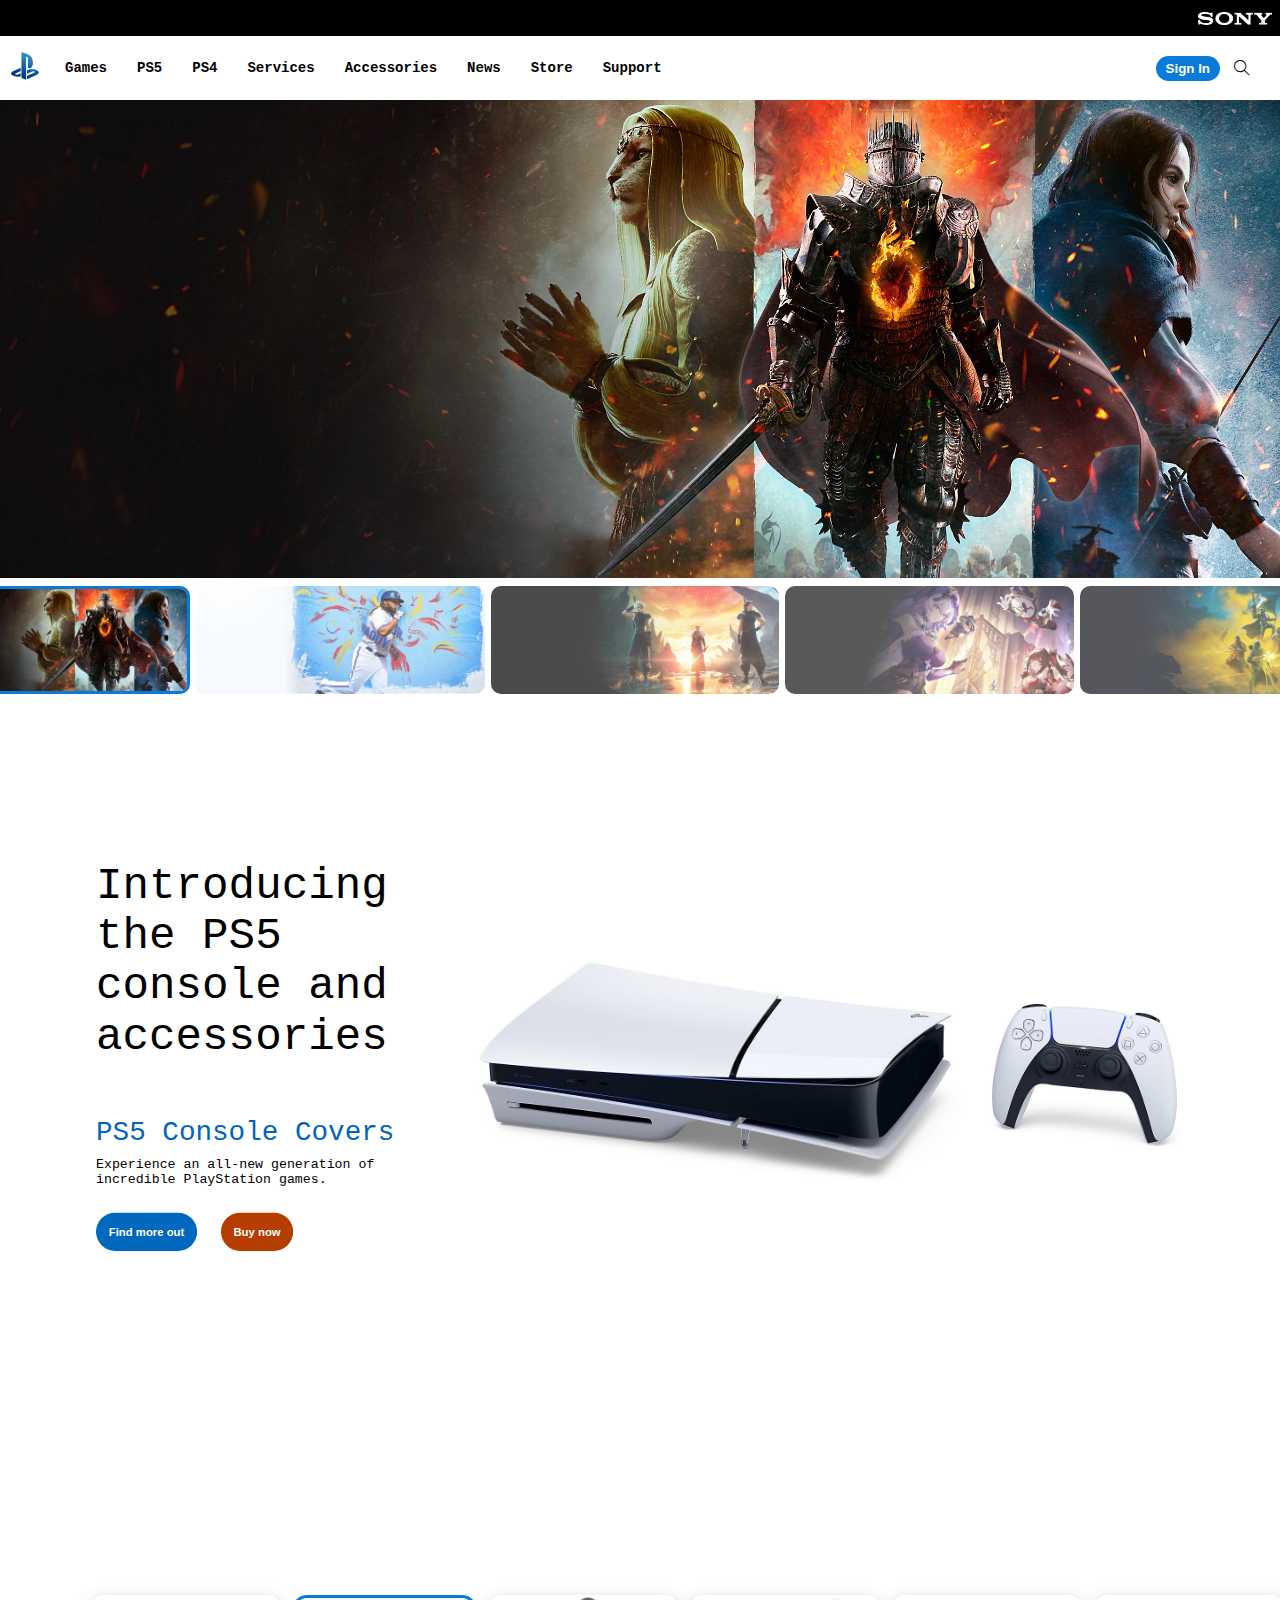
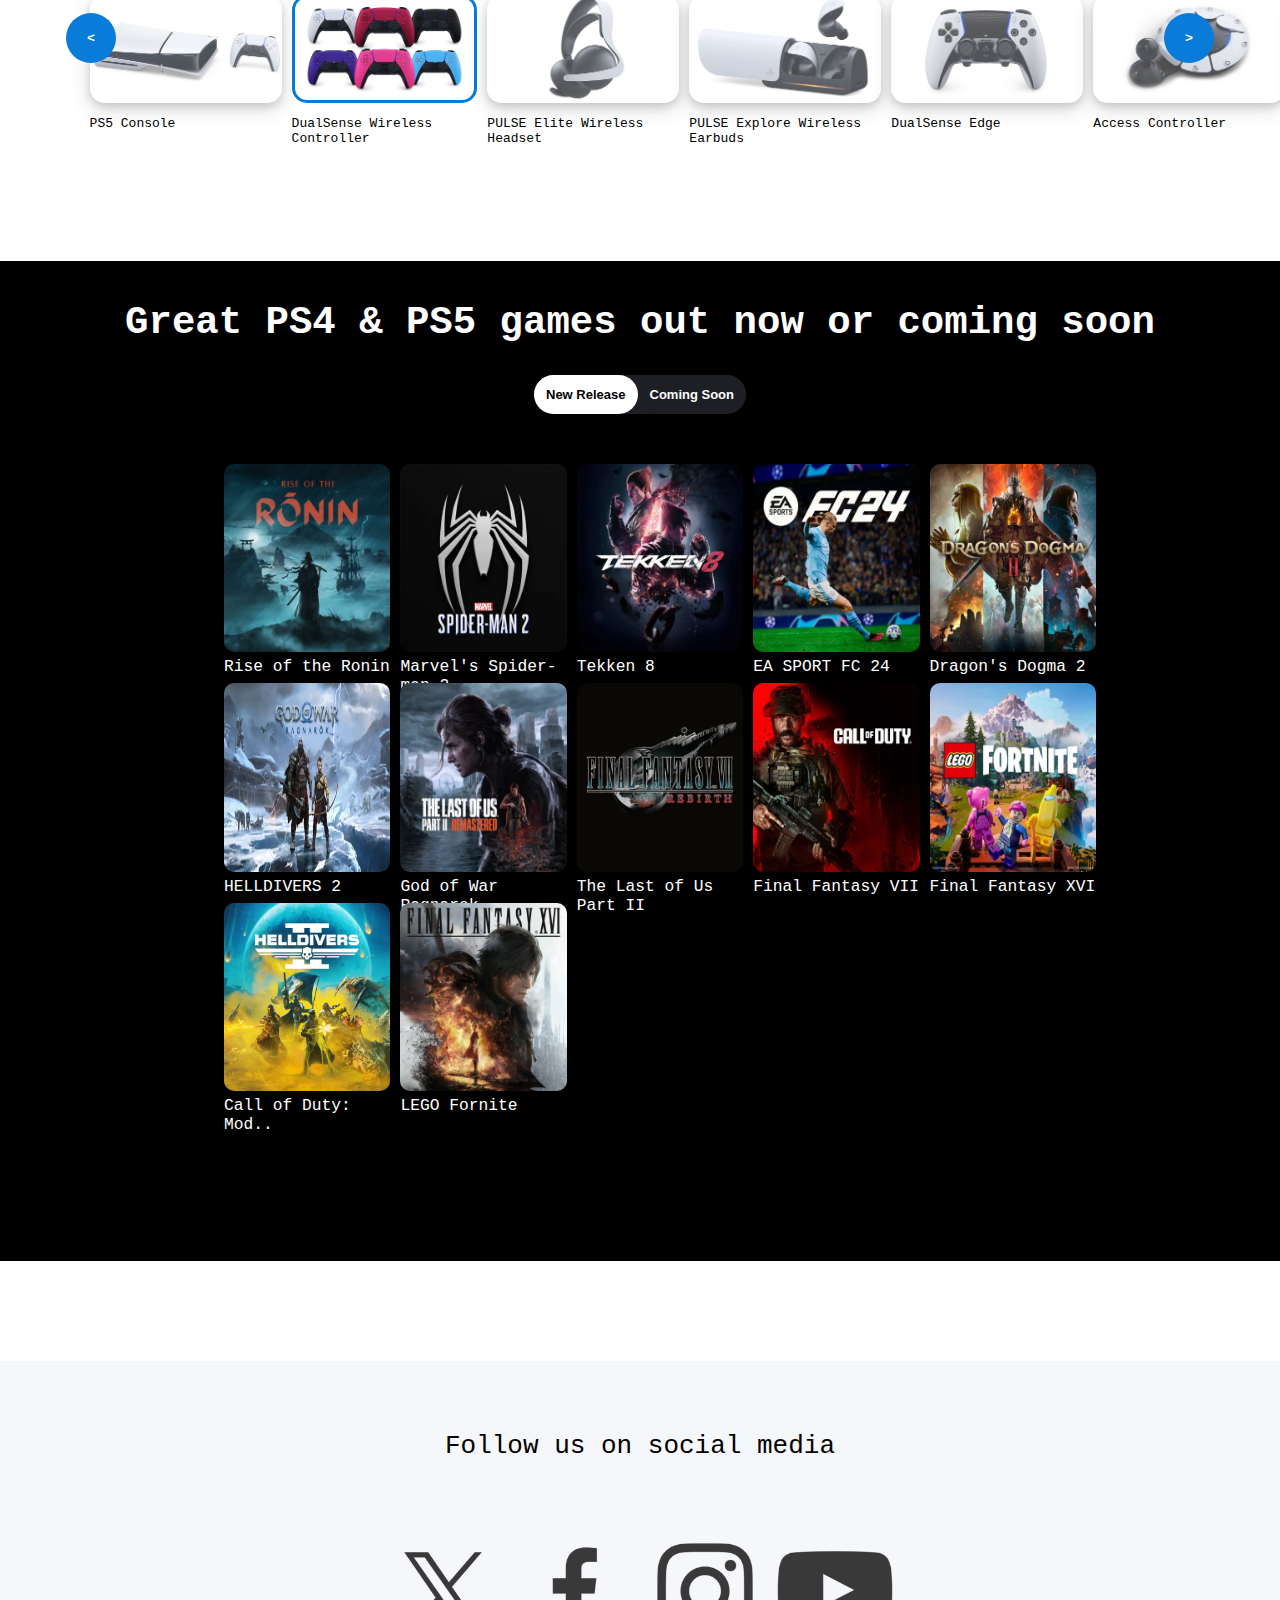
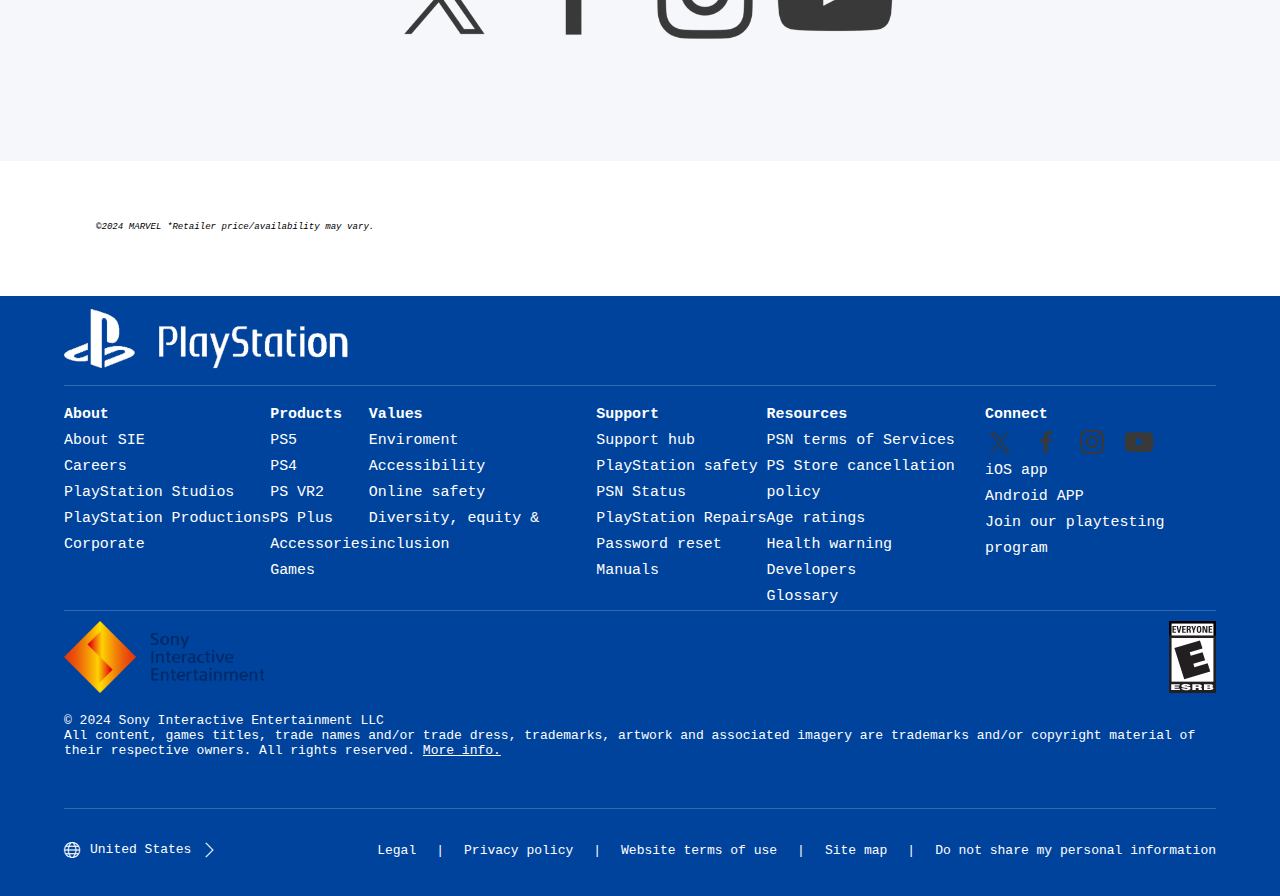
==== index.html @ 789af242 "Update index.html" ====
<!DOCTYPE html>
<head>
    <meta charset="UTF-8" />
        <link rel="icon" type="image/svg+xml" href="/vite.svg" />
        <link rel="style.css" 
        <meta name="viewport" content="width=device-width, initial-scale=1.0" />
        <link rel="stylesheet" href="./assets/style.css">
        <link rel="stylesheet" href="./assets/themify-icons/themify-icons.css">

        <title>PlayStation</title>
</head>
<body>
    <div id="logobar">
        <img id="logoname" src="./assets/pics/Sony.png" alt="">
    </div>
    <header>
        <nav>
            <a href="#" class="logo"><img src="./assets/pics/R.png" alt=""></a>
            <ul>
                <li><a href="#" class="sub-nav">Games</a></li>
                <li><a href="#" class="sub-nav">PS5</a></li>
                <li><a href="#" class="sub-nav">PS4</a></li>
                <li><a href="#" class="sub-nav">Services</a></li>
                <li><a href="#" class="sub-nav">Accessories</a></li>
                <li><a href="#" class="sub-nav">News</a></li>
                <li><a href="#" class="sub-nav">Store</a></li>
                <li><a href="#" class="sub-nav">Support</a></li>
            </ul>
            <button class="btn-sign">Sign In</button>
            <div class="ti-search"></div>
        </nav>
    </header>
    <div class="slider">
        <div class="list">
            <div class="item"><img src="./assets/pics/1.webp" alt=""></div>
            <div class="item"><img src="./assets/pics/2.webp" alt=""></div>
            <div class="item"><img src="./assets/pics/3.jpg" alt=""></div>
            <div class="item"><img src="./assets/pics/4.jpg" alt=""></div>
            <div class="item"><img src="./assets/pics/5.jpg" alt=""></div>
        </div>
        <div class="buttons">
            <button class="" id="prev"><</button>
            <button class="" id="next">></button>
        </div>
        <ul class="dots">
            <li class="active"><img src="./assets/pics/1.webp" alt=""></li>
            <li><img src="./assets/pics/2.webp" alt=""></li>
            <li><img src="./assets/pics/3.jpg" alt=""></li>
            <li><img src="./assets/pics/4.jpg" alt=""></li>
            <li><img src="./assets/pics/5.jpg" alt=""></li>
        </ul>
        
    </div>
    <div class="slider2-contain">
        <div class="slider2">
            <div class="slider-content">
                <div class="item col-2">
                    <div class="item-text row-2">
                        <div class="item-intr">
                            <h1 class="item-des">Introducing the PS5 console and accessories</h1>
                        </div>
                        <div class="item-buy">
                            <h3 class="item-name">PS5 Console Covers</h3>
                            <p class="item-des">Experience an all-new generation of incredible PlayStation games.</p>
                            <div class="buttons">
                                <button class="btn-find">Find more out</button>
                                <button class="btn-buy">Buy now</button>
                            </div>
                        </div>
                    </div>
                    <div class="item-img ">
                        <img src="./assets/pics/6.webp" alt="">
                    </div>
                    
                </div>
                <div class="item col-2">
                    <div class="item-text row-2">
                        <div class="item-intr">
                            <h1 class="item-des">Introducing the PS5 console and accessories</h1>
                        </div>
                        <div class="item-buy">
                            <h3 class="item-name">PS5 Console Covers</h3>
                            <p class="item-des">Personalise your PlayStation 5 or PlayStation 5 Digital Edition console with a vibrant array of new colour options.</p>
                            <div class="buttons">
                                <button class="btn-find">Find more out</button>
                                <button class="btn-buy">Buy now</button>
                            </div>
                        </div>
                    </div>
                    <div class="item-img ">
                        <img src="./assets/pics/7.webp" alt="">
                    </div>
                </div>
                <div class="item col-2">
                    <div class="item-text row-2">
                        <div class="item-intr">
                            <h1 class="item-des">Introducing the PS5 console and accessories</h1>
                        </div>
                        <div class="item-buy">
                            <h3 class="item-name">PS5 Console Covers</h3>
                            <p class="item-des">Personalise your PlayStation 5 or PlayStation 5 Digital Edition console with a vibrant array of new colour options.</p>
                            <div class="buttons">
                                <button class="btn-find">Find more out</button>
                                <button class="btn-buy">Buy now</button>
                            </div>
                        </div>
                    </div>
                    <div class="item-img ">
                        <img src="./assets/pics/8.webp" alt="">
                    </div>
                    
                </div>
                <div class="item col-2">
                    <div class="item-text row-2">
                        <div class="item-intr">
                            <h1 class="item-des">Introducing the PS5 console and accessories</h1>
                        </div>
                        <div class="item-buy">
                            <h3 class="item-name">PS5 Console Covers</h3>
                            <p class="item-des">Personalise your PlayStation 5 or PlayStation 5 Digital Edition console with a vibrant array of new colour options.</p>
                            <div class="buttons">
                                <button class="btn-find">Find more out</button>
                                <button class="btn-buy">Buy now</button>
                            </div>
                        </div>
                    </div>
                    <div class="item-img ">
                        <img src="./assets/pics/9.webp" alt="">
                    </div>
                    
                </div>
                <div class="item col-2">
                    <div class="item-text row-2">
                        <div class="item-intr">
                            <h1 class="item-des">Introducing the PS5 console and accessories</h1>
                        </div>
                        <div class="item-buy">
                            <h3 class="item-name">PS5 Console Covers</h3>
                            <p class="item-des">Personalise your PlayStation 5 or PlayStation 5 Digital Edition console with a vibrant array of new colour options.</p>
                            <div class="buttons">
                                <button class="btn-find">Find more out</button>
                                <button class="btn-buy">Buy now</button>
                            </div>
                        </div>
                    </div>
                    <div class="item-img ">
                        <img src="./assets/pics/10.webp" alt="">
                    </div>
                    
                </div>
                <div class="item col-2">
                    <div class="item-text row-2">
                        <div class="item-intr">
                            <h1 class="item-des">Introducing the PS5 console and accessories</h1>
                        </div>
                        <div class="item-buy">
                            <h3 class="item-name">PS5 Console Covers</h3>
                            <p class="item-des">Personalise your PlayStation 5 or PlayStation 5 Digital Edition console with a vibrant array of new colour options.</p>
                            <div class="buttons">
                                <button class="btn-find">Find more out</button>
                                <button class="btn-buy">Buy now</button>
                            </div>
                        </div>
                    </div>
                    <div class="item-img ">
                        <img src="./assets/pics/11.webp" alt="">
                    </div>
                    
                </div>
                <div class="item col-2">
                    <div class="item-text row-2">
                        <div class="item-intr">
                            <h1 class="item-des">Introducing the PS5 console and accessories</h1>
                        </div>
                        <div class="item-buy">
                            <h3 class="item-name">PS5 Console Covers</h3>
                            <p class="item-des">Personalise your PlayStation 5 or PlayStation 5 Digital Edition console with a vibrant array of new colour options.</p>
                            <div class="buttons">
                                <button class="btn-find">Find more out</button>
                                <button class="btn-buy">Buy now</button>
                            </div>
                        </div>
                    </div>
                    <div class="item-img ">
                        <img src="./assets/pics/12.webp" alt="">
                    </div>
                    
                </div>
                <div class="item col-2">
                    <div class="item-text row-2">
                        <div class="item-intr">
                            <h1 class="item-des">Introducing the PS5 console and accessories</h1>
                        </div>
                        <div class="item-buy">
                            <h3 class="item-name">PS5 Console Covers</h3>
                            <p class="item-des">Personalise your PlayStation 5 or PlayStation 5 Digital Edition console with a vibrant array of new colour options.</p>
                            <div class="buttons">
                                <button class="btn-find">Find more out</button>
                                <button class="btn-buy">Buy now</button>
                            </div>
                        </div>
                    </div>
                    <div class="item-img ">
                        <img src="./assets/pics/13.webp" alt="">
                    </div>
                    
                </div>
                <div class="item col-2">
                    <div class="item-text row-2">
                        <div class="item-intr">
                            <h1 class="item-des">Introducing the PS5 console and accessories</h1>
                        </div>
                        <div class="item-buy">
                            <h3 class="item-name">PS5 Console Covers</h3>
                            <p class="item-des">Personalise your PlayStation 5 or PlayStation 5 Digital Edition console with a vibrant array of new colour options.</p>
                            <div class="buttons">
                                <button class="btn-find">Find more out</button>
                                <button class="btn-buy">Buy now</button>
                            </div>
                        </div>
                    </div>
                    <div class="item-img ">
                        <img src="./assets/pics/14.webp" alt="">
                    </div>   
                </div>
            </div>
        </div>
        <div class="slider-control">
            <div class="buttons2">
                <button id="prev2"><</button>
                                
                <button id="next2">></button>
            </div>   
            <ul class="dots-img row-9">
                <li ><img src="./assets/pics/6.webp" alt="">PS5 Console</li>
                <li class="active"><img src="./assets/pics/7.webp" alt="">DualSense Wireless Controller</li>
                <li><img src="./assets/pics/8.webp" alt="">PULSE Elite Wireless Headset</li>
                <li><img src="./assets/pics/9.webp" alt="">PULSE Explore Wireless Earbuds</li>
                <li><img src="./assets/pics/10.webp" alt="">DualSense Edge</li>
                <li><img src="./assets/pics/11.webp" alt="">Access Controller</li>
                <li><img src="./assets/pics/12.webp" alt="">PS5 Console Covers</li>
                <li><img src="./assets/pics/13.webp" alt="">Media Remote</li>
                <li><img src="./assets/pics/14.webp" alt="">HD Camera</li>
            </ul>
            
        </div>
    </div>
    <div class="grid-container">
        <h1 class="3-title">
            Great PS4 & PS5 games out now or coming soon
        </h1>
        <div class="buttons">
            <button class="active" id="left">New Release</button>
            <button id="right">Coming Soon</button>
        </div>
        <div class="grid-content col-5" id="grid1">
            <div class="item"><img src="./assets/pics/a.webp" alt="">Rise of the Ronin</div>
            <div class="item"><img src="./assets/pics/b.webp" alt="">Marvel's Spider-man 2</div>
            <div class="item"><img src="./assets/pics/c.webp" alt="">Tekken 8</div>
            <div class="item"><img src="./assets/pics/d.webp" alt="">EA SPORT FC 24</div>
            <div class="item"><img src="./assets/pics/e.webp" alt="">Dragon's Dogma 2</div>
            <div class="item"><img src="./assets/pics/f.webp" alt="">HELLDIVERS 2</div>
            <div class="item"><img src="./assets/pics/g.webp" alt="">God of War Ragnarok</div>
            <div class="item"><img src="./assets/pics/h.webp" alt="">The Last of Us Part II</div>
            <div class="item"><img src="./assets/pics/i.webp" alt="">Final Fantasy VII</div>
            <div class="item"><img src="./assets/pics/j.webp" alt="">Final Fantasy XVI</div>
            <div class="item"><img src="./assets/pics/k.avif" alt="">Call of Duty: Mod..</div>
            <div class="item"><img src="./assets/pics/l.webp" alt="">LEGO Fornite</div>
        </div>
        <div class="grid-content-copy col-5" id="grid2">
            <div class="item"><img src="./assets/pics/b.webp" alt="">Rise of the Ronin</div>
            <div class="item"><img src="./assets/pics/a.webp" alt="">Marvel's Spider-man 2</div>
            <div class="item"><img src="./assets/pics/e.webp" alt="">Tekken 8</div>
            <div class="item"><img src="./assets/pics/d.webp" alt="">EA SPORT FC 24</div>
            <div class="item"><img src="./assets/pics/c.webp" alt="">Dragon's Dogma 2</div>
            <div class="item"><img src="./assets/pics/f.webp" alt="">HELLDIVERS 2</div>
            <div class="item"><img src="./assets/pics/g.webp" alt="">God of War Ragnarok</div>
            <div class="item"><img src="./assets/pics/i.webp" alt="">The Last of Us Part II</div>
            <div class="item"><img src="./assets/pics/h.webp" alt="">Final Fantasy VII</div>
            <div class="item"><img src="./assets/pics/l.webp" alt="">Final Fantasy XVI</div>
            <div class="item"><img src="./assets/pics/k.avif" alt="">Call of Duty: Mod..</div>
            <div class="item"><img src="./assets/pics/j.webp" alt="">LEGO Fornite</div>
        </div>
    </div>

    <div class="contact">
        <div class="contact-title">
            <h1>Follow us on social media</h1>
        </div>
        
        <div class="contact-icon">
            <div class="item" style="background-image: url(./assets/contact/1.webp);"></div>
            <div class="item" style="background-image: url(./assets/contact/2.webp);"></div>
            <div class="item" style="background-image: url(./assets/contact/3.webp);"></div>
            <div class="item" style="background-image: url(./assets/contact/4.webp);"></div>
        </div>

    </div>

    <div class="cpr">
        <div class="cpr-contain">
            <p>©2024 MARVEL *Retailer price/availability may vary.</p>
        </div>
    </div>
    <div class="footer">
        <div class="name">
            <img src="./assets/contact/a.png" alt="">
        </div>
        <div class="nav">
            <div class="item">
                <ul>
                    <li>About</li>
                    <li>About SIE</li>
                    <li>Careers</li>
                    <li>PlayStation Studios</li>
                    <li>PlayStation Productions</li>
                    <li>Corporate</li>
                </ul>
            </div>
            <div class="item">
                <ul>
                    <li>Products</li>
                    <li>PS5</li>
                    <li>PS4</li>
                    <li>PS VR2</li>
                    <li>PS Plus</li>
                    <li>Accessories</li>
                    <li>Games</li>
                </ul>
            </div>
            <div class="item">
                <ul>
                    <li>Values</li>
                    <li>Enviroment</li>
                    <li>Accessibility</li>
                    <li>Online safety</li>
                    <li>Diversity, equity & inclusion</li>
                </ul>
            </div>
            <div class="item">
                <ul>
                    <li>Support</li>
                    <li>Support hub</li>
                    <li>PlayStation safety</li>
                    <li>PSN Status</li>
                    <li>PlayStation Repairs</li>
                    <li>Password reset</li>
                    <li>Manuals</li>
                </ul>
            </div>
            <div class="item">
                <ul>
                    <li>Resources</li>
                    <li>PSN terms of Services</li>
                    <li>PS Store cancellation policy</li>
                    <li>Age ratings</li>
                    <li>Health warning</li>
                    <li>Developers</li>
                    <li>Glossary</li>
                </ul>
            </div>
            <div class="item">
                <ul>
                    <li>Connect</li>
                    <li class="all-icon">
                        <div class="icon"><img src="./assets/contact/1.webp" alt=""></div>
                        <div class="icon"><img src="./assets/contact/2.webp" alt=""></div>
                        <div class="icon"><img src="./assets/contact/3.webp" alt=""></div>
                        <div class="icon"><img src="./assets/contact/4.webp" alt=""></div>
                    </li>
                    <li>iOS app</li>
                    <li>Android APP</li>
                    <li>Join our playtesting program</li>
                </ul>
            </div>
        </div>
        <div class="logo">
            <img src="./assets/contact/b.png" alt="">
            <img src="./assets/contact/Category.svg" alt="">
        </div>
        <div class="cpr">
            <p>© 2024 Sony Interactive Entertainment LLC <br>
                All content, games titles, trade names and/or trade dress, trademarks, artwork and associated imagery are trademarks and/or copyright
                material of their respective owners. All rights reserved.
                 <span>More info.</span></span>
            </p>
        </div>
        <div class="place">
            <div class="lang">
                <div class="ti-world"></div>
                <div class="country">United States</div>
                <div class="ti-angle-right"></div>
            </div>
            <div class="info">
                <ul>
                    <li>Legal</li>
                    <li class="divider">|</li>
                    <li>Privacy policy</li>
                    <li class="divider">|</li>
                    <li>Website terms of use</li>
                    <li class="divider">|</li>
                    <li>Site map</li>
                    <li class="divider">|</li>
                    <li>Do not share my personal information</li>
                </ul>
            </div>
        </div>
    </div>
    <script src="./assets/script.js"></script>
</body>
</html>
---- assets/style.css ----
* {
    padding: 0;
    margin: 0;
    box-sizing: border-box;
}
html {
    scroll-behavior: smooth;
    font-family: monospace;
    overflow-x: hidden;
}
.col-5 {
    display: grid;
    grid-template-columns: 20% 20% 20% 20% 20%;
    justify-content: space-around;
    grid-area: 3/1 /3/5;
 }

.col-2 {
    display: grid;
    grid-template-columns: 35vw 65vw;
    justify-content: space-between;
 }
 .col-1 {
    display: grid;
    grid-template-columns: 60vw;
    justify-content: center;
 }
 .row-9 {
    display: grid;
    grid-template-columns: auto auto auto auto auto auto auto auto auto;
 }
 .row-2 {
    display: grid;
    grid-template-rows: 300px 120px;
 }

/* BEGIN NAVIGATION */
/* BEGIN FOR SONY */
#logobar {
    background-color: #000;
    height: 36px;
}
#logoname {
    position: absolute;
    height: 13px;
    right: 0;
    margin: 11.5px 8px 0;
    align-items: center;
}
/* DONE FOR SONY */

/* BEGIN NAVIGATION */
header {
    position: relative;
    height: 64px;
    background-color: white;
    /* z-index: 100; */
}
header nav {
    position: relative;
    top:auto;
    display: flex;
    height: 64px;
    align-items: center;
    z-index: 100;
}

header > nav > a > img {
    width: 50px;
    height: 50px;
}

header > nav > ul {
    padding-left: 15px;
    list-style-type: none;
    display: flex;
    gap: 30px;
    font-weight: 550;
    font-size: 14px;
}
header > nav > ul a {
    text-decoration: none;
    color: #000;
}
header nav  button{
    position: absolute;
    right: 60px;
    border: none;
    background-color: #097bd8;
    padding: 5px 10px;
    color: #fff;
    border-radius: 15px;
    font-weight: 600;
}
header nav  button:hover {
    background-color: #004599;
    cursor: pointer;
}
header nav .ti-search {
    position: absolute;
    right: 30px;
}
/* END NAVIGATION */
/* BEGIN SLIDER */
.slider {
    width: 100vw;
    max-width: 100vw;
    margin: auto;
    position: relative;
    overflow: hidden;
  
   /* background-color: #000; */
}
.list {
    position: absolute;
    top: 0;
    left: 0;
    display: flex;
    width: fit-content;
    transition: 1s;
}
.list img {
    width: 100vw;
    max-width: 100vw;
    object-fit: cover;
}
.slider .buttons {
    /* position: absolute;
    top: 45%;
    left: 5%;
    width: 90%;
    display: flex;
    justify-content: space-between;
    margin: auto; */
    display: none;
}
.slider .buttons button {
    width: 50px;
    height: 50px;
    border-radius: 50%;
    background-color: #fff5;
    color: #fff;
    border: none;
    font-family: monospace;
    font-weight: bold;
}
.slider .dots {
    position: absolute;
    display: flex;
    bottom: 0px;
    left: 0;
    width: 100%;
    margin: 0;
    padding: 0;
    justify-content: center;
    
}
.slider .dots li{
    list-style-type: none;
}

.slider .dots li img{
    list-style: none;
    height: 12vh;
    border-radius: 10px;
    margin: 3px;
    background-color: #999;
    transition:  0.2s; 
    opacity: 70%;
}
.slider .dots li {
    /* Các thuộc tính khác của thẻ li */
    transition: 0.1s ease; /* Thêm hiệu ứng chuyển động */
}

.slider .dots li:hover {
    cursor: pointer;
    transform: translateY(-5px); /* Di chuyển lên trên 5px khi trỏ vào */

    margin-bottom: 0px; /* Loại bỏ margin-bottom */
    
}

.slider .dots li img:hover {
    opacity:100%;
    box-shadow: #999 0px 4px;
}
.slider .dots li.active img
 {
    opacity: 100%;
    border: #097bd8 solid 3px;
    border-radius: 10px;
    
 }    
 /* END SLIDER */

 /* BEGIN: SLIDER2 */
 .slider2-contain {
    height: 120vh;
    position: relative;
    /* background-color: #b53d00; */
    margin-top: 30px;
    overflow: hidden;
 }
 /* .slider2 {
    position: relative;
    width: 100vw;
    max-width: 100vw;
    margin: 0 auto;
    position: relative;
    margin-top: 80px;
    
    height: 90vh;
    background-color: black;
 } */
 .slider2 .slider-content {
    margin-top: 80px;
    display: flex;
    position: absolute;
    top: 0;
    left: 0;
    width: fit-content;
    transition: 0.5s;
    /* background-color: #097bd8; */
   
 }

 .slider2 .slider-content .item {
    scale: 0.85;
    height: 75vh;
 }
 .slider2 .slider-content .item img{
    /* display: flex; */
    width: 100%;
 }
 .slider .slider-content .item-text {
    
    
 }
.slider2 .slider-content h1 {
    font-size: 4rem;
    font-weight: 200;
    width: 95%;
}

.slider2 .slider-content h3 {
    font-size: 2.5rem;
    font-weight: 100;
    color: #0064bd;
    width: 90%;
}
.slider2 .slider-content p {
    margin-top: 10px;
    font-size: 1.2rem;
    font-weight: 100;
    width: 90%;
}
.slider2 .slider-content .item-buy button {
    margin-top: 30px;
    border:  none;
    padding: 15px;
    
    color: white;
    border-radius: 30px;
    font-weight: 600;
}
.slider2 .slider-content .item-buy .btn-buy {
    background-color: #b53d00;
    margin-left: 20px;
}
.slider2 .slider-content .item-buy .btn-find {
    background-color: #0068BD;

}
.slider2 .slider-content .item-buy .btn-find:hover {
    cursor: pointer;

    outline: solid #0064bd 2px;
    outline-offset: 3px;
}
.slider2 .slider-content .item-buy .btn-buy:hover {
    cursor: pointer;
    outline: solid #b53d00 2px;
    outline-offset: 3px;
}
.slider2-contain .slider-control {
    
    position: absolute;
    top: 95vh;
    height: 14vh;
    /* background-color: aqua; */
    width: 100vw;
 

}
.slider2-contain .slider-control .buttons2 {
    position: absolute;
    top: 20%;
    left: 5%;
    width: 90%;
    display: flex;
    justify-content: space-between;
    margin: auto;
}

.slider2-contain .slider-control button {
    width: 50px;
    height: 50px;
    border-radius: 50%;
    background-color: #097bd8;
    color: #fff;
    border: none;
    font-family: monospace;
    font-weight: bold;
    text-align: center;
    z-index: 10;
    margin: 2px;
}
.slider2-contain .slider-control button:hover {
    cursor: pointer;
    background-color: #0064bd;
    outline: 3px #097bd8 solid;
    outline-offset: 2px;
}

.slider2-contain .slider-control .dots-img img {
    height: 12vh;
    border-radius: 15px;
    margin: 1vh 0;
    opacity: 70%;
    box-shadow: 0 4px 8px 0 rgba(0, 0, 0, 0.2), 0 6px 20px 0 rgba(0, 0, 0, 0.19);
}
.slider2-contain .slider-control .dots-img img:hover {
    transform: scale(1.02);
    cursor: pointer;
    box-shadow: #777 1px 1px;
}
.slider2-contain .slider-control .dots-img .active img{
    opacity: 100%;
    padding: 1px;
    border: #097bd8 3px solid;
    box-shadow: none;
}


.slider2-contain .slider-control .dots-img {
    position: relative;
    left: 0;
    top: 0;
    gap: 10px;
    list-style: none;
    margin-left: 7%;
    transition: ease 0.2s;
}
 /* END: SLIDER2*/
 /* BEGIN GRID CONTAINER */
.grid-container {
    margin-top: 50px;
    width: 100vw;
    background-color: #000;
    min-height: 1000px;
}
.grid-container h1 {
    position: relative;
    top: 40px;
    
    font-size: 3rem;
    text-align: center;
    color: #fff;
}
.grid-container .buttons {
    display: flex;
    justify-content: center;
    position: relative;
    top: 70px;
}
.grid-container .grid-content {
    position: relative;
    top: 120px;
    width: 65vw;
    margin: 0 auto;
    gap: 10px;
    color: #fff;
    font-size: 1.25rem;
    transition: 0.5s;

}
.grid-container .grid-content img {
    width: 100%;
    height: 90%;
    border-radius: 10px; 
}
.grid-container .grid-content div {
    /* display: unset; */
    transition:  0.5s;
}
.grid-container .buttons {
    background-color: #1e1f24;
    position: relative;
    left: 50%;
    transform: translate(-50%, 0);
    width: fit-content;
    border-radius: 25px;

}

.grid-container .buttons button {
    border: none;
    padding: 12px;
    font-weight: 600;
    margin: 0;
    border-radius: 25px;
    font-size: 1rem;
    color: #fff;
    background-color: #1e1f24;
}
.grid-container .buttons button:hover {
    cursor: pointer;
    color:#0064bd
}
.grid-container button.active {
    color: #000 !important;
    background-color: #fff;
    transition: 0.5s;
}

.grid-container .grid-content-copy {
    
    position: relative;
    top: 120px;
    width: 65vw;
    margin: 0 auto;
    gap: 10px;
    color: #fff;
    font-size: 1.25rem;
    z-index: 2;
}
.grid-container .grid-content-copy img {
    width: 100%;
    height: 90%;
    border-radius: 10px;
}
.grid-container .grid-content div {
    display: unset;
}

.grid-container .grid-content-copy div {
    display: none;
}
.grid-container .grid-content div:hover {
    cursor: pointer;
    opacity: 0.5;
    transform: scale(1.02);
    transition: 0.1s;
}
.grid-container .grid-content-copy div:hover {
    cursor: pointer;
    opacity: 0.5;
}

 /* END GRID CONTAINER */
    .contact {
        background-color: #f5f7fa;
        height: 400px;
    }
    .contact .contact-title {
        display: flex;
        justify-content: center;
        margin-top: 100px;
    }
    .contact .contact-title h1 {
        margin-top: 70px;
        font-weight: 100;
        font-size: 2rem;
    }
    .contact .contact-icon {
        margin-top: 70px;
        display: flex;
        justify-content: center;
        gap: 10px;
    }

    .contact .contact-icon div {
        z-index: 10;
        height: 120px;
        width: 120px;
        background-position: center center;
        background-size: cover;
        transition: ease 0.3s;
    }
    .contact .contact-icon div:hover {
        scale: 1.02;
        cursor: pointer;
    }

    .cpr {
        height: 130px;
    }
    .cpr .cpr-contain {
        position: relative;
        top: 50%;
        left: 7%;
        transform: translate(-7.5%,-50%);
        left: 15%;
        
    }
    .cpr .cpr-contain p {
        font-size: 0.7rem;
        font-style: italic;
    }

    .footer {
        width: 100%;
        height: 600px;
        background-color: #00439c;
    }
    .footer .name {
        height: 15%;
        /* background-color: #1e1f24; */
        border-bottom: #3369b0 solid 1px;
        width: 90%;
        margin-top:5px;
        position: relative;

        left: 50%;
        transform: translate(-50%,0);
    }
    .footer .name img {
        height: 100%;
       position: relative;
       margin-top:8px;
       top: 50%;

       transform: translate(0,-50%);
       
    }

    .footer .nav {
        height: 35%;
        display: grid;
        grid-template-columns: auto auto auto auto auto auto;
        width: 90%;
        position: relative;
        left: 50%;
        transform: translateX(-50%);
        border-bottom: #3369b0 solid 1px;
        margin-top: 15px;
    }
    .footer .nav ul {

        list-style-type: none;
        color: #fff;
        font-size: 1.15rem;
        line-height: 2rem;
    }
    .footer .item > ul > li:first-child {
        font-weight: 600;
    }
    .footer .item >ul > * {
        transition: 0.5s;
    }
    .footer .item >ul > *:not(li:first-child):hover {
        cursor: pointer;
        color: #999;
    }
    .footer .item .all-icon {
        display: grid;
        grid-template-columns: 25% 25% 25% 25%;
        height: 30px;
        width: 80%;
    }
    .footer .item div.icon {
        

    }
    .footer .item .icon img {
       height: 30px;
    }
    .footer .item .icon img:hover {
        opacity: 70%;
        scale: 1.1;
        
    }

    .footer .logo {
        margin-top: 10px;
        display: flex;
        width: 90%;
        justify-content: space-between;
        height: 12%;
        position: relative;
        left: 50%;
        transform: translate(-50%,0) ;
    }
    .footer .logo img {
        height: 100%;

    }
    .footer .logo  img:last-child:hover {
        cursor: pointer;
        opacity: 70%;
    }
    .footer .cpr {
        margin-top: 20px;
        color: #fff;
        width: 90%;
        position: relative;
        left: 50%;
        transform: translateX(-50%);
        border-bottom: #3369b0 solid 1px;
        height: 16%;
    }
    .footer .cpr span {
        text-decoration: underline;
    }

    .footer .cpr span:hover {
        color: #90afd6;
        cursor: pointer;
    }

    .footer .place {
        width: 90%;
        display: flex;
        justify-content: space-between;
        position: relative;
        left: 50%;
        transform:  translate(-50%,0);
        margin-top: 20px;
        height: 7%;
        align-items: center;
        color: #fff;
    }
    .footer .place .lang {
        display: flex;
        gap: 10px;
        
    }
    .footer .place .lang div:hover {
        cursor: pointer;
    }
    .footer .place .info ul {
        display: flex;
        list-style-type: none;
        gap: 20px;
        
    }
---- assets/themify-icons/themify-icons.css ----
@font-face {
	font-family: 'themify';
	src:url('fonts/themify.eot?-fvbane');
	src:url('fonts/themify.eot?#iefix-fvbane') format('embedded-opentype'),
		url('fonts/themify.woff?-fvbane') format('woff'),
		url('fonts/themify.ttf?-fvbane') format('truetype'),
		url('fonts/themify.svg?-fvbane#themify') format('svg');
	font-weight: normal;
	font-style: normal;
}

[class^="ti-"], [class*=" ti-"] {
	font-family: 'themify';
	speak: none;
	font-style: normal;
	font-weight: normal;
	font-variant: normal;
	text-transform: none;
	line-height: 1;

	/* Better Font Rendering =========== */
	-webkit-font-smoothing: antialiased;
	-moz-osx-font-smoothing: grayscale;
}

.ti-wand:before {
	content: "\e600";
}
.ti-volume:before {
	content: "\e601";
}
.ti-user:before {
	content: "\e602";
}
.ti-unlock:before {
	content: "\e603";
}
.ti-unlink:before {
	content: "\e604";
}
.ti-trash:before {
	content: "\e605";
}
.ti-thought:before {
	content: "\e606";
}
.ti-target:before {
	content: "\e607";
}
.ti-tag:before {
	content: "\e608";
}
.ti-tablet:before {
	content: "\e609";
}
.ti-star:before {
	content: "\e60a";
}
.ti-spray:before {
	content: "\e60b";
}
.ti-signal:before {
	content: "\e60c";
}
.ti-shopping-cart:before {
	content: "\e60d";
}
.ti-shopping-cart-full:before {
	content: "\e60e";
}
.ti-settings:before {
	content: "\e60f";
}
.ti-search:before {
	content: "\e610";
}
.ti-zoom-in:before {
	content: "\e611";
}
.ti-zoom-out:before {
	content: "\e612";
}
.ti-cut:before {
	content: "\e613";
}
.ti-ruler:before {
	content: "\e614";
}
.ti-ruler-pencil:before {
	content: "\e615";
}
.ti-ruler-alt:before {
	content: "\e616";
}
.ti-bookmark:before {
	content: "\e617";
}
.ti-bookmark-alt:before {
	content: "\e618";
}
.ti-reload:before {
	content: "\e619";
}
.ti-plus:before {
	content: "\e61a";
}
.ti-pin:before {
	content: "\e61b";
}
.ti-pencil:before {
	content: "\e61c";
}
.ti-pencil-alt:before {
	content: "\e61d";
}
.ti-paint-roller:before {
	content: "\e61e";
}
.ti-paint-bucket:before {
	content: "\e61f";
}
.ti-na:before {
	content: "\e620";
}
.ti-mobile:before {
	content: "\e621";
}
.ti-minus:before {
	content: "\e622";
}
.ti-medall:before {
	content: "\e623";
}
.ti-medall-alt:before {
	content: "\e624";
}
.ti-marker:before {
	content: "\e625";
}
.ti-marker-alt:before {
	content: "\e626";
}
.ti-arrow-up:before {
	content: "\e627";
}
.ti-arrow-right:before {
	content: "\e628";
}
.ti-arrow-left:before {
	content: "\e629";
}
.ti-arrow-down:before {
	content: "\e62a";
}
.ti-lock:before {
	content: "\e62b";
}
.ti-location-arrow:before {
	content: "\e62c";
}
.ti-link:before {
	content: "\e62d";
}
.ti-layout:before {
	content: "\e62e";
}
.ti-layers:before {
	content: "\e62f";
}
.ti-layers-alt:before {
	content: "\e630";
}
.ti-key:before {
	content: "\e631";
}
.ti-import:before {
	content: "\e632";
}
.ti-image:before {
	content: "\e633";
}
.ti-heart:before {
	content: "\e634";
}
.ti-heart-broken:before {
	content: "\e635";
}
.ti-hand-stop:before {
	content: "\e636";
}
.ti-hand-open:before {
	content: "\e637";
}
.ti-hand-drag:before {
	content: "\e638";
}
.ti-folder:before {
	content: "\e639";
}
.ti-flag:before {
	content: "\e63a";
}
.ti-flag-alt:before {
	content: "\e63b";
}
.ti-flag-alt-2:before {
	content: "\e63c";
}
.ti-eye:before {
	content: "\e63d";
}
.ti-export:before {
	content: "\e63e";
}
.ti-exchange-vertical:before {
	content: "\e63f";
}
.ti-desktop:before {
	content: "\e640";
}
.ti-cup:before {
	content: "\e641";
}
.ti-crown:before {
	content: "\e642";
}
.ti-comments:before {
	content: "\e643";
}
.ti-comment:before {
	content: "\e644";
}
.ti-comment-alt:before {
	content: "\e645";
}
.ti-close:before {
	content: "\e646";
}
.ti-clip:before {
	content: "\e647";
}
.ti-angle-up:before {
	content: "\e648";
}
.ti-angle-right:before {
	content: "\e649";
}
.ti-angle-left:before {
	content: "\e64a";
}
.ti-angle-down:before {
	content: "\e64b";
}
.ti-check:before {
	content: "\e64c";
}
.ti-check-box:before {
	content: "\e64d";
}
.ti-camera:before {
	content: "\e64e";
}
.ti-announcement:before {
	content: "\e64f";
}
.ti-brush:before {
	content: "\e650";
}
.ti-briefcase:before {
	content: "\e651";
}
.ti-bolt:before {
	content: "\e652";
}
.ti-bolt-alt:before {
	content: "\e653";
}
.ti-blackboard:before {
	content: "\e654";
}
.ti-bag:before {
	content: "\e655";
}
.ti-move:before {
	content: "\e656";
}
.ti-arrows-vertical:before {
	content: "\e657";
}
.ti-arrows-horizontal:before {
	content: "\e658";
}
.ti-fullscreen:before {
	content: "\e659";
}
.ti-arrow-top-right:before {
	content: "\e65a";
}
.ti-arrow-top-left:before {
	content: "\e65b";
}
.ti-arrow-circle-up:before {
	content: "\e65c";
}
.ti-arrow-circle-right:before {
	content: "\e65d";
}
.ti-arrow-circle-left:before {
	content: "\e65e";
}
.ti-arrow-circle-down:before {
	content: "\e65f";
}
.ti-angle-double-up:before {
	content: "\e660";
}
.ti-angle-double-right:before {
	content: "\e661";
}
.ti-angle-double-left:before {
	content: "\e662";
}
.ti-angle-double-down:before {
	content: "\e663";
}
.ti-zip:before {
	content: "\e664";
}
.ti-world:before {
	content: "\e665";
}
.ti-wheelchair:before {
	content: "\e666";
}
.ti-view-list:before {
	content: "\e667";
}
.ti-view-list-alt:before {
	content: "\e668";
}
.ti-view-grid:before {
	content: "\e669";
}
.ti-uppercase:before {
	content: "\e66a";
}
.ti-upload:before {
	content: "\e66b";
}
.ti-underline:before {
	content: "\e66c";
}
.ti-truck:before {
	content: "\e66d";
}
.ti-timer:before {
	content: "\e66e";
}
.ti-ticket:before {
	content: "\e66f";
}
.ti-thumb-up:before {
	content: "\e670";
}
.ti-thumb-down:before {
	content: "\e671";
}
.ti-text:before {
	content: "\e672";
}
.ti-stats-up:before {
	content: "\e673";
}
.ti-stats-down:before {
	content: "\e674";
}
.ti-split-v:before {
	content: "\e675";
}
.ti-split-h:before {
	content: "\e676";
}
.ti-smallcap:before {
	content: "\e677";
}
.ti-shine:before {
	content: "\e678";
}
.ti-shift-right:before {
	content: "\e679";
}
.ti-shift-left:before {
	content: "\e67a";
}
.ti-shield:before {
	content: "\e67b";
}
.ti-notepad:before {
	content: "\e67c";
}
.ti-server:before {
	content: "\e67d";
}
.ti-quote-right:before {
	content: "\e67e";
}
.ti-quote-left:before {
	content: "\e67f";
}
.ti-pulse:before {
	content: "\e680";
}
.ti-printer:before {
	content: "\e681";
}
.ti-power-off:before {
	content: "\e682";
}
.ti-plug:before {
	content: "\e683";
}
.ti-pie-chart:before {
	content: "\e684";
}
.ti-paragraph:before {
	content: "\e685";
}
.ti-panel:before {
	content: "\e686";
}
.ti-package:before {
	content: "\e687";
}
.ti-music:before {
	content: "\e688";
}
.ti-music-alt:before {
	content: "\e689";
}
.ti-mouse:before {
	content: "\e68a";
}
.ti-mouse-alt:before {
	content: "\e68b";
}
.ti-money:before {
	content: "\e68c";
}
.ti-microphone:before {
	content: "\e68d";
}
.ti-menu:before {
	content: "\e68e";
}
.ti-menu-alt:before {
	content: "\e68f";
}
.ti-map:before {
	content: "\e690";
}
.ti-map-alt:before {
	content: "\e691";
}
.ti-loop:before {
	content: "\e692";
}
.ti-location-pin:before {
	content: "\e693";
}
.ti-list:before {
	content: "\e694";
}
.ti-light-bulb:before {
	content: "\e695";
}
.ti-Italic:before {
	content: "\e696";
}
.ti-info:before {
	content: "\e697";
}
.ti-infinite:before {
	content: "\e698";
}
.ti-id-badge:before {
	content: "\e699";
}
.ti-hummer:before {
	content: "\e69a";
}
.ti-home:before {
	content: "\e69b";
}
.ti-help:before {
	content: "\e69c";
}
.ti-headphone:before {
	content: "\e69d";
}
.ti-harddrives:before {
	content: "\e69e";
}
.ti-harddrive:before {
	content: "\e69f";
}
.ti-gift:before {
	content: "\e6a0";
}
.ti-game:before {
	content: "\e6a1";
}
.ti-filter:before {
	content: "\e6a2";
}
.ti-files:before {
	content: "\e6a3";
}
.ti-file:before {
	content: "\e6a4";
}
.ti-eraser:before {
	content: "\e6a5";
}
.ti-envelope:before {
	content: "\e6a6";
}
.ti-download:before {
	content: "\e6a7";
}
.ti-direction:before {
	content: "\e6a8";
}
.ti-direction-alt:before {
	content: "\e6a9";
}
.ti-dashboard:before {
	content: "\e6aa";
}
.ti-control-stop:before {
	content: "\e6ab";
}
.ti-control-shuffle:before {
	content: "\e6ac";
}
.ti-control-play:before {
	content: "\e6ad";
}
.ti-control-pause:before {
	content: "\e6ae";
}
.ti-control-forward:before {
	content: "\e6af";
}
.ti-control-backward:before {
	content: "\e6b0";
}
.ti-cloud:before {
	content: "\e6b1";
}
.ti-cloud-up:before {
	content: "\e6b2";
}
.ti-cloud-down:before {
	content: "\e6b3";
}
.ti-clipboard:before {
	content: "\e6b4";
}
.ti-car:before {
	content: "\e6b5";
}
.ti-calendar:before {
	content: "\e6b6";
}
.ti-book:before {
	content: "\e6b7";
}
.ti-bell:before {
	content: "\e6b8";
}
.ti-basketball:before {
	content: "\e6b9";
}
.ti-bar-chart:before {
	content: "\e6ba";
}
.ti-bar-chart-alt:before {
	content: "\e6bb";
}
.ti-back-right:before {
	content: "\e6bc";
}
.ti-back-left:before {
	content: "\e6bd";
}
.ti-arrows-corner:before {
	content: "\e6be";
}
.ti-archive:before {
	content: "\e6bf";
}
.ti-anchor:before {
	content: "\e6c0";
}
.ti-align-right:before {
	content: "\e6c1";
}
.ti-align-left:before {
	content: "\e6c2";
}
.ti-align-justify:before {
	content: "\e6c3";
}
.ti-align-center:before {
	content: "\e6c4";
}
.ti-alert:before {
	content: "\e6c5";
}
.ti-alarm-clock:before {
	content: "\e6c6";
}
.ti-agenda:before {
	content: "\e6c7";
}
.ti-write:before {
	content: "\e6c8";
}
.ti-window:before {
	content: "\e6c9";
}
.ti-widgetized:before {
	content: "\e6ca";
}
.ti-widget:before {
	content: "\e6cb";
}
.ti-widget-alt:before {
	content: "\e6cc";
}
.ti-wallet:before {
	content: "\e6cd";
}
.ti-video-clapper:before {
	content: "\e6ce";
}
.ti-video-camera:before {
	content: "\e6cf";
}
.ti-vector:before {
	content: "\e6d0";
}
.ti-themify-logo:before {
	content: "\e6d1";
}
.ti-themify-favicon:before {
	content: "\e6d2";
}
.ti-themify-favicon-alt:before {
	content: "\e6d3";
}
.ti-support:before {
	content: "\e6d4";
}
.ti-stamp:before {
	content: "\e6d5";
}
.ti-split-v-alt:before {
	content: "\e6d6";
}
.ti-slice:before {
	content: "\e6d7";
}
.ti-shortcode:before {
	content: "\e6d8";
}
.ti-shift-right-alt:before {
	content: "\e6d9";
}
.ti-shift-left-alt:before {
	content: "\e6da";
}
.ti-ruler-alt-2:before {
	content: "\e6db";
}
.ti-receipt:before {
	content: "\e6dc";
}
.ti-pin2:before {
	content: "\e6dd";
}
.ti-pin-alt:before {
	content: "\e6de";
}
.ti-pencil-alt2:before {
	content: "\e6df";
}
.ti-palette:before {
	content: "\e6e0";
}
.ti-more:before {
	content: "\e6e1";
}
.ti-more-alt:before {
	content: "\e6e2";
}
.ti-microphone-alt:before {
	content: "\e6e3";
}
.ti-magnet:before {
	content: "\e6e4";
}
.ti-line-double:before {
	content: "\e6e5";
}
.ti-line-dotted:before {
	content: "\e6e6";
}
.ti-line-dashed:before {
	content: "\e6e7";
}
.ti-layout-width-full:before {
	content: "\e6e8";
}
.ti-layout-width-default:before {
	content: "\e6e9";
}
.ti-layout-width-default-alt:before {
	content: "\e6ea";
}
.ti-layout-tab:before {
	content: "\e6eb";
}
.ti-layout-tab-window:before {
	content: "\e6ec";
}
.ti-layout-tab-v:before {
	content: "\e6ed";
}
.ti-layout-tab-min:before {
	content: "\e6ee";
}
.ti-layout-slider:before {
	content: "\e6ef";
}
.ti-layout-slider-alt:before {
	content: "\e6f0";
}
.ti-layout-sidebar-right:before {
	content: "\e6f1";
}
.ti-layout-sidebar-none:before {
	content: "\e6f2";
}
.ti-layout-sidebar-left:before {
	content: "\e6f3";
}
.ti-layout-placeholder:before {
	content: "\e6f4";
}
.ti-layout-menu:before {
	content: "\e6f5";
}
.ti-layout-menu-v:before {
	content: "\e6f6";
}
.ti-layout-menu-separated:before {
	content: "\e6f7";
}
.ti-layout-menu-full:before {
	content: "\e6f8";
}
.ti-layout-media-right-alt:before {
	content: "\e6f9";
}
.ti-layout-media-right:before {
	content: "\e6fa";
}
.ti-layout-media-overlay:before {
	content: "\e6fb";
}
.ti-layout-media-overlay-alt:before {
	content: "\e6fc";
}
.ti-layout-media-overlay-alt-2:before {
	content: "\e6fd";
}
.ti-layout-media-left-alt:before {
	content: "\e6fe";
}
.ti-layout-media-left:before {
	content: "\e6ff";
}
.ti-layout-media-center-alt:before {
	content: "\e700";
}
.ti-layout-media-center:before {
	content: "\e701";
}
.ti-layout-list-thumb:before {
	content: "\e702";
}
.ti-layout-list-thumb-alt:before {
	content: "\e703";
}
.ti-layout-list-post:before {
	content: "\e704";
}
.ti-layout-list-large-image:before {
	content: "\e705";
}
.ti-layout-line-solid:before {
	content: "\e706";
}
.ti-layout-grid4:before {
	content: "\e707";
}
.ti-layout-grid3:before {
	content: "\e708";
}
.ti-layout-grid2:before {
	content: "\e709";
}
.ti-layout-grid2-thumb:before {
	content: "\e70a";
}
.ti-layout-cta-right:before {
	content: "\e70b";
}
.ti-layout-cta-left:before {
	content: "\e70c";
}
.ti-layout-cta-center:before {
	content: "\e70d";
}
.ti-layout-cta-btn-right:before {
	content: "\e70e";
}
.ti-layout-cta-btn-left:before {
	content: "\e70f";
}
.ti-layout-column4:before {
	content: "\e710";
}
.ti-layout-column3:before {
	content: "\e711";
}
.ti-layout-column2:before {
	content: "\e712";
}
.ti-layout-accordion-separated:before {
	content: "\e713";
}
.ti-layout-accordion-merged:before {
	content: "\e714";
}
.ti-layout-accordion-list:before {
	content: "\e715";
}
.ti-ink-pen:before {
	content: "\e716";
}
.ti-info-alt:before {
	content: "\e717";
}
.ti-help-alt:before {
	content: "\e718";
}
.ti-headphone-alt:before {
	content: "\e719";
}
.ti-hand-point-up:before {
	content: "\e71a";
}
.ti-hand-point-right:before {
	content: "\e71b";
}
.ti-hand-point-left:before {
	content: "\e71c";
}
.ti-hand-point-down:before {
	content: "\e71d";
}
.ti-gallery:before {
	content: "\e71e";
}
.ti-face-smile:before {
	content: "\e71f";
}
.ti-face-sad:before {
	content: "\e720";
}
.ti-credit-card:before {
	content: "\e721";
}
.ti-control-skip-forward:before {
	content: "\e722";
}
.ti-control-skip-backward:before {
	content: "\e723";
}
.ti-control-record:before {
	content: "\e724";
}
.ti-control-eject:before {
	content: "\e725";
}
.ti-comments-smiley:before {
	content: "\e726";
}
.ti-brush-alt:before {
	content: "\e727";
}
.ti-youtube:before {
	content: "\e728";
}
.ti-vimeo:before {
	content: "\e729";
}
.ti-twitter:before {
	content: "\e72a";
}
.ti-time:before {
	content: "\e72b";
}
.ti-tumblr:before {
	content: "\e72c";
}
.ti-skype:before {
	content: "\e72d";
}
.ti-share:before {
	content: "\e72e";
}
.ti-share-alt:before {
	content: "\e72f";
}
.ti-rocket:before {
	content: "\e730";
}
.ti-pinterest:before {
	content: "\e731";
}
.ti-new-window:before {
	content: "\e732";
}
.ti-microsoft:before {
	content: "\e733";
}
.ti-list-ol:before {
	content: "\e734";
}
.ti-linkedin:before {
	content: "\e735";
}
.ti-layout-sidebar-2:before {
	content: "\e736";
}
.ti-layout-grid4-alt:before {
	content: "\e737";
}
.ti-layout-grid3-alt:before {
	content: "\e738";
}
.ti-layout-grid2-alt:before {
	content: "\e739";
}
.ti-layout-column4-alt:before {
	content: "\e73a";
}
.ti-layout-column3-alt:before {
	content: "\e73b";
}
.ti-layout-column2-alt:before {
	content: "\e73c";
}
.ti-instagram:before {
	content: "\e73d";
}
.ti-google:before {
	content: "\e73e";
}
.ti-github:before {
	content: "\e73f";
}
.ti-flickr:before {
	content: "\e740";
}
.ti-facebook:before {
	content: "\e741";
}
.ti-dropbox:before {
	content: "\e742";
}
.ti-dribbble:before {
	content: "\e743";
}
.ti-apple:before {
	content: "\e744";
}
.ti-android:before {
	content: "\e745";
}
.ti-save:before {
	content: "\e746";
}
.ti-save-alt:before {
	content: "\e747";
}
.ti-yahoo:before {
	content: "\e748";
}
.ti-wordpress:before {
	content: "\e749";
}
.ti-vimeo-alt:before {
	content: "\e74a";
}
.ti-twitter-alt:before {
	content: "\e74b";
}
.ti-tumblr-alt:before {
	content: "\e74c";
}
.ti-trello:before {
	content: "\e74d";
}
.ti-stack-overflow:before {
	content: "\e74e";
}
.ti-soundcloud:before {
	content: "\e74f";
}
.ti-sharethis:before {
	content: "\e750";
}
.ti-sharethis-alt:before {
	content: "\e751";
}
.ti-reddit:before {
	content: "\e752";
}
.ti-pinterest-alt:before {
	content: "\e753";
}
.ti-microsoft-alt:before {
	content: "\e754";
}
.ti-linux:before {
	content: "\e755";
}
.ti-jsfiddle:before {
	content: "\e756";
}
.ti-joomla:before {
	content: "\e757";
}
.ti-html5:before {
	content: "\e758";
}
.ti-flickr-alt:before {
	content: "\e759";
}
.ti-email:before {
	content: "\e75a";
}
.ti-drupal:before {
	content: "\e75b";
}
.ti-dropbox-alt:before {
	content: "\e75c";
}
.ti-css3:before {
	content: "\e75d";
}
.ti-rss:before {
	content: "\e75e";
}
.ti-rss-alt:before {
	content: "\e75f";
}
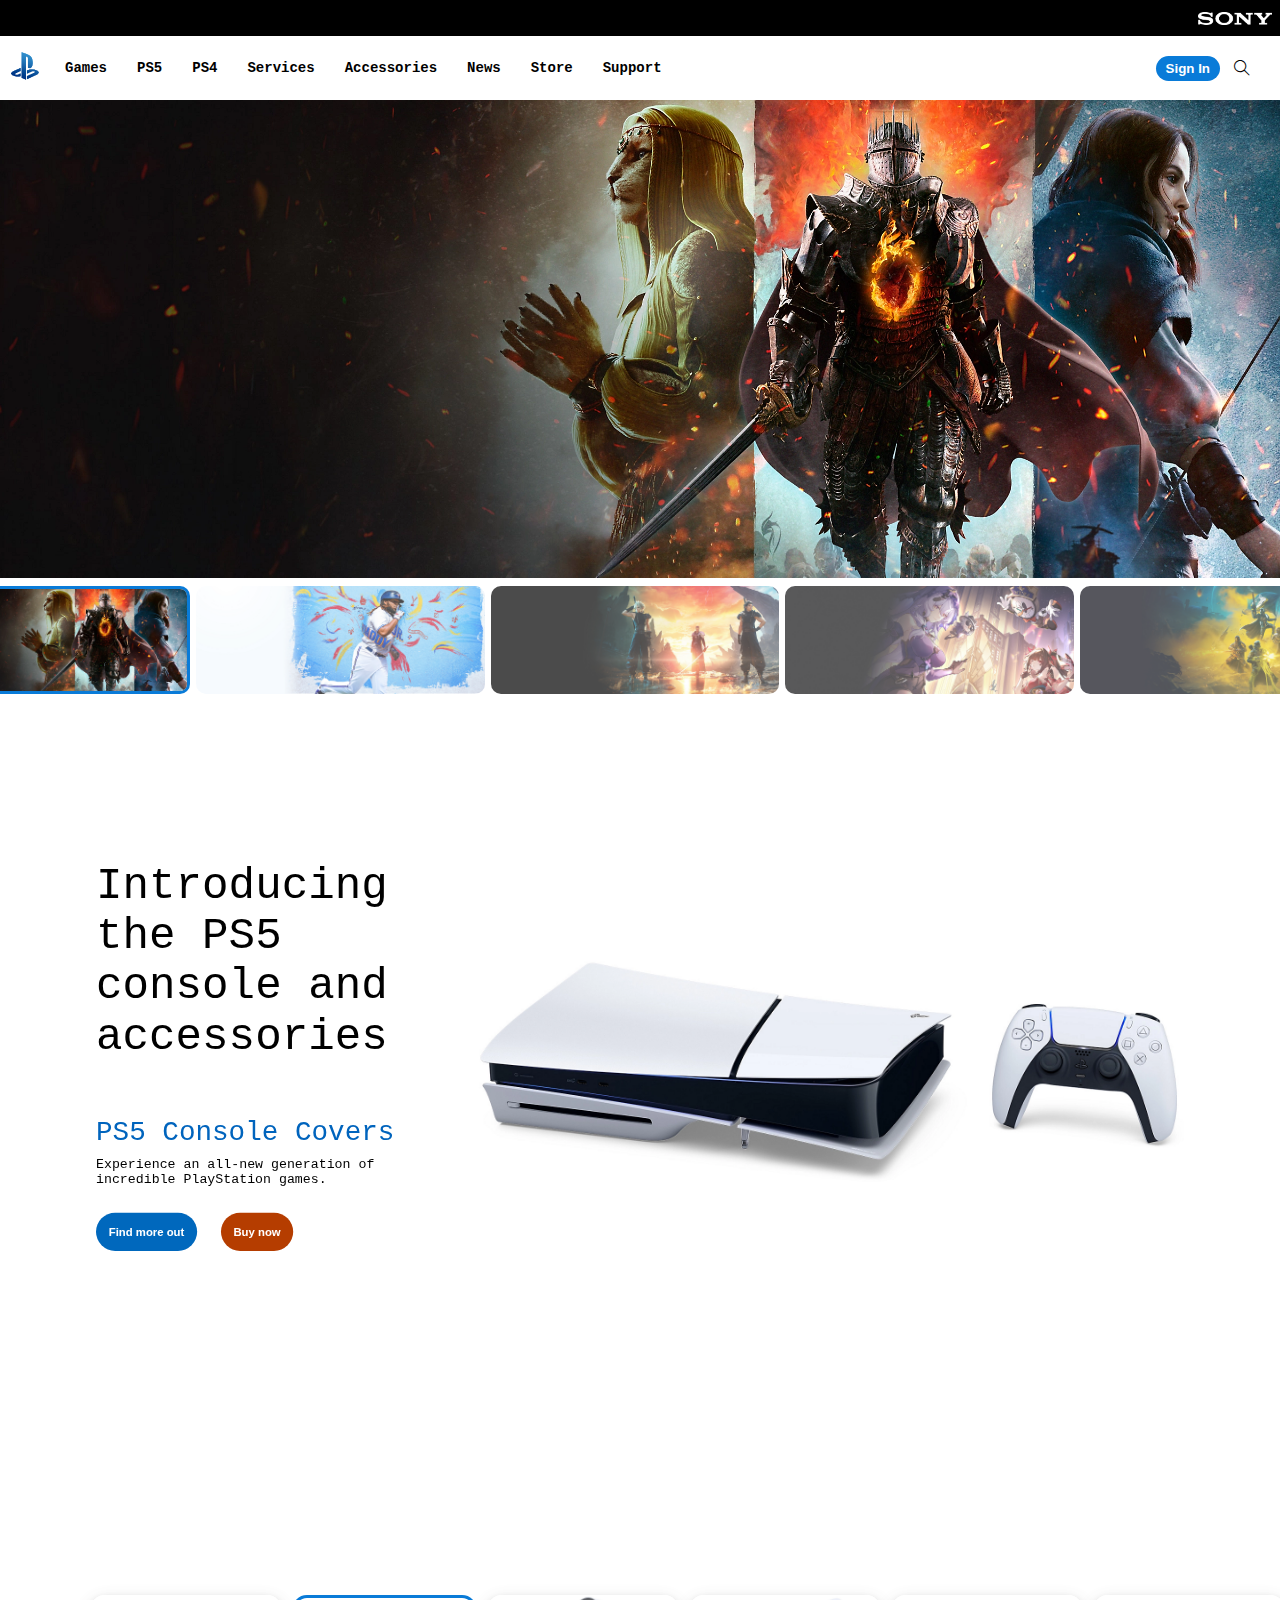
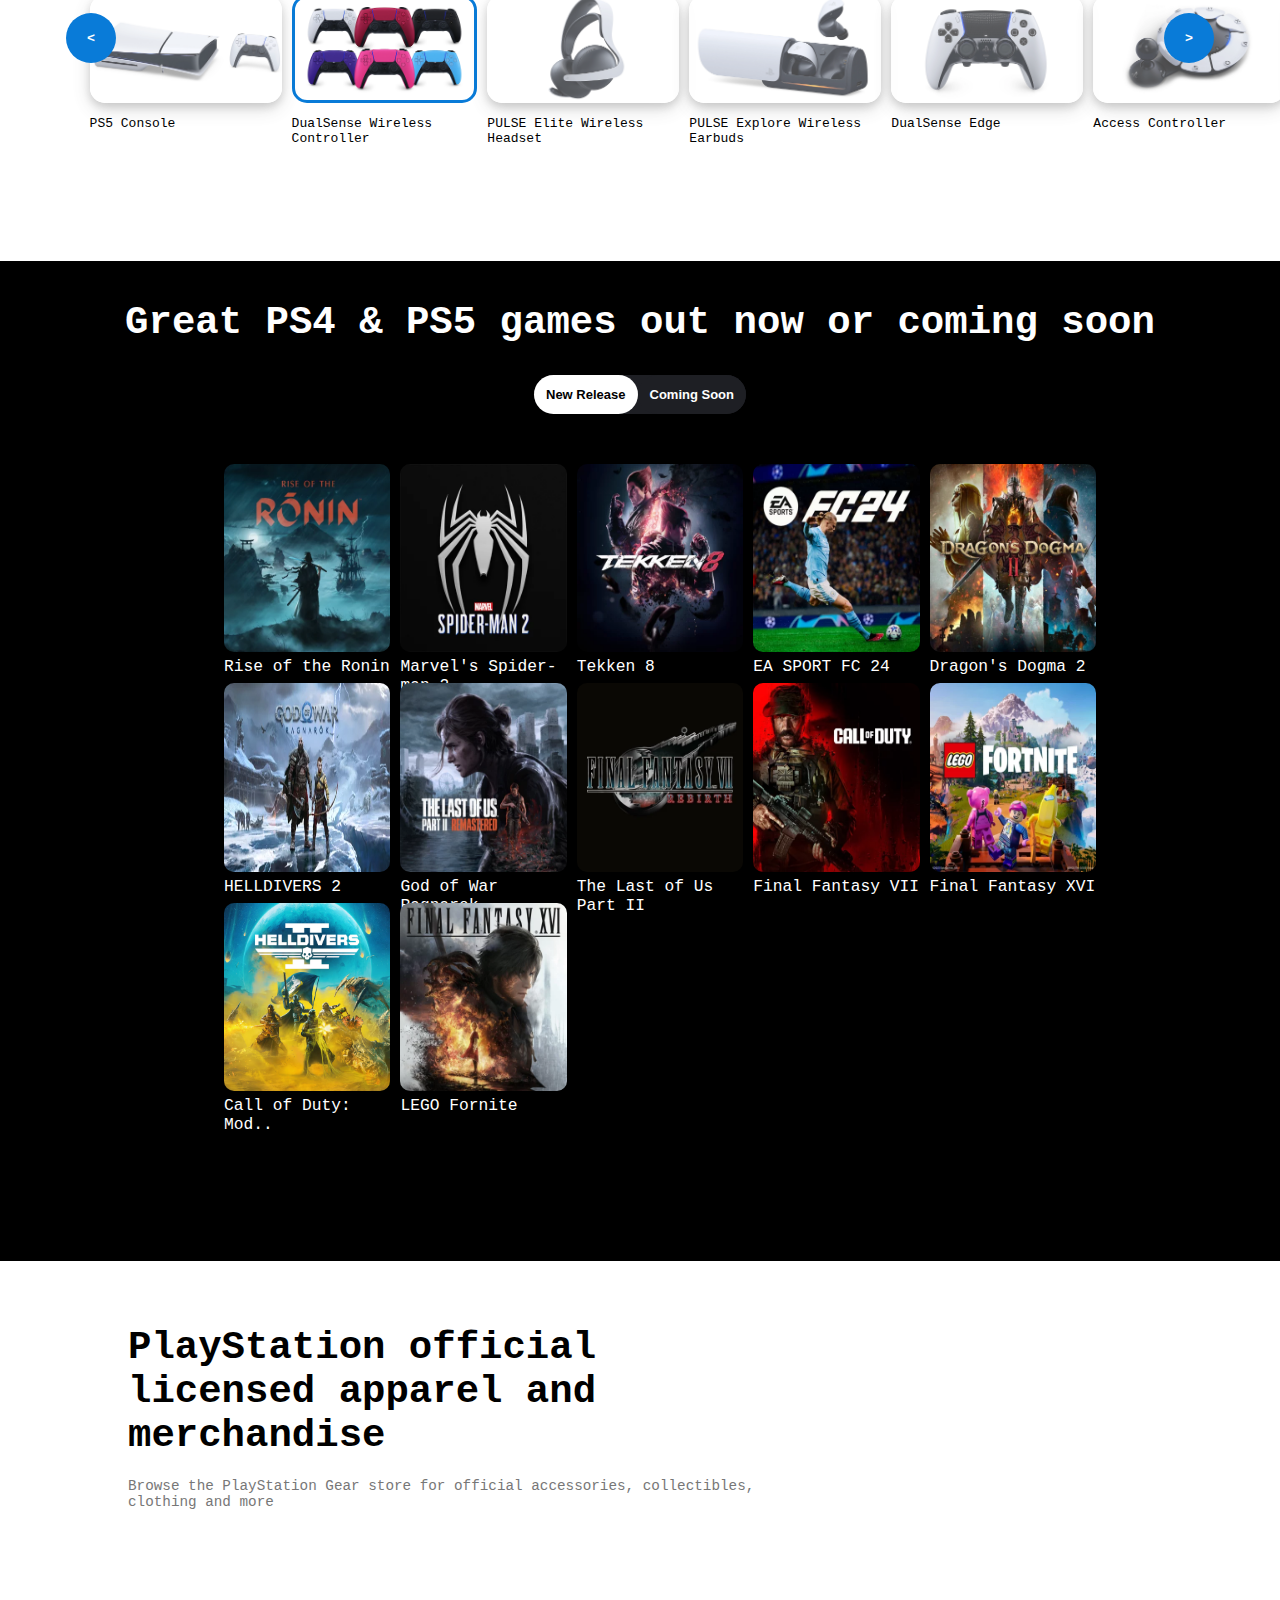
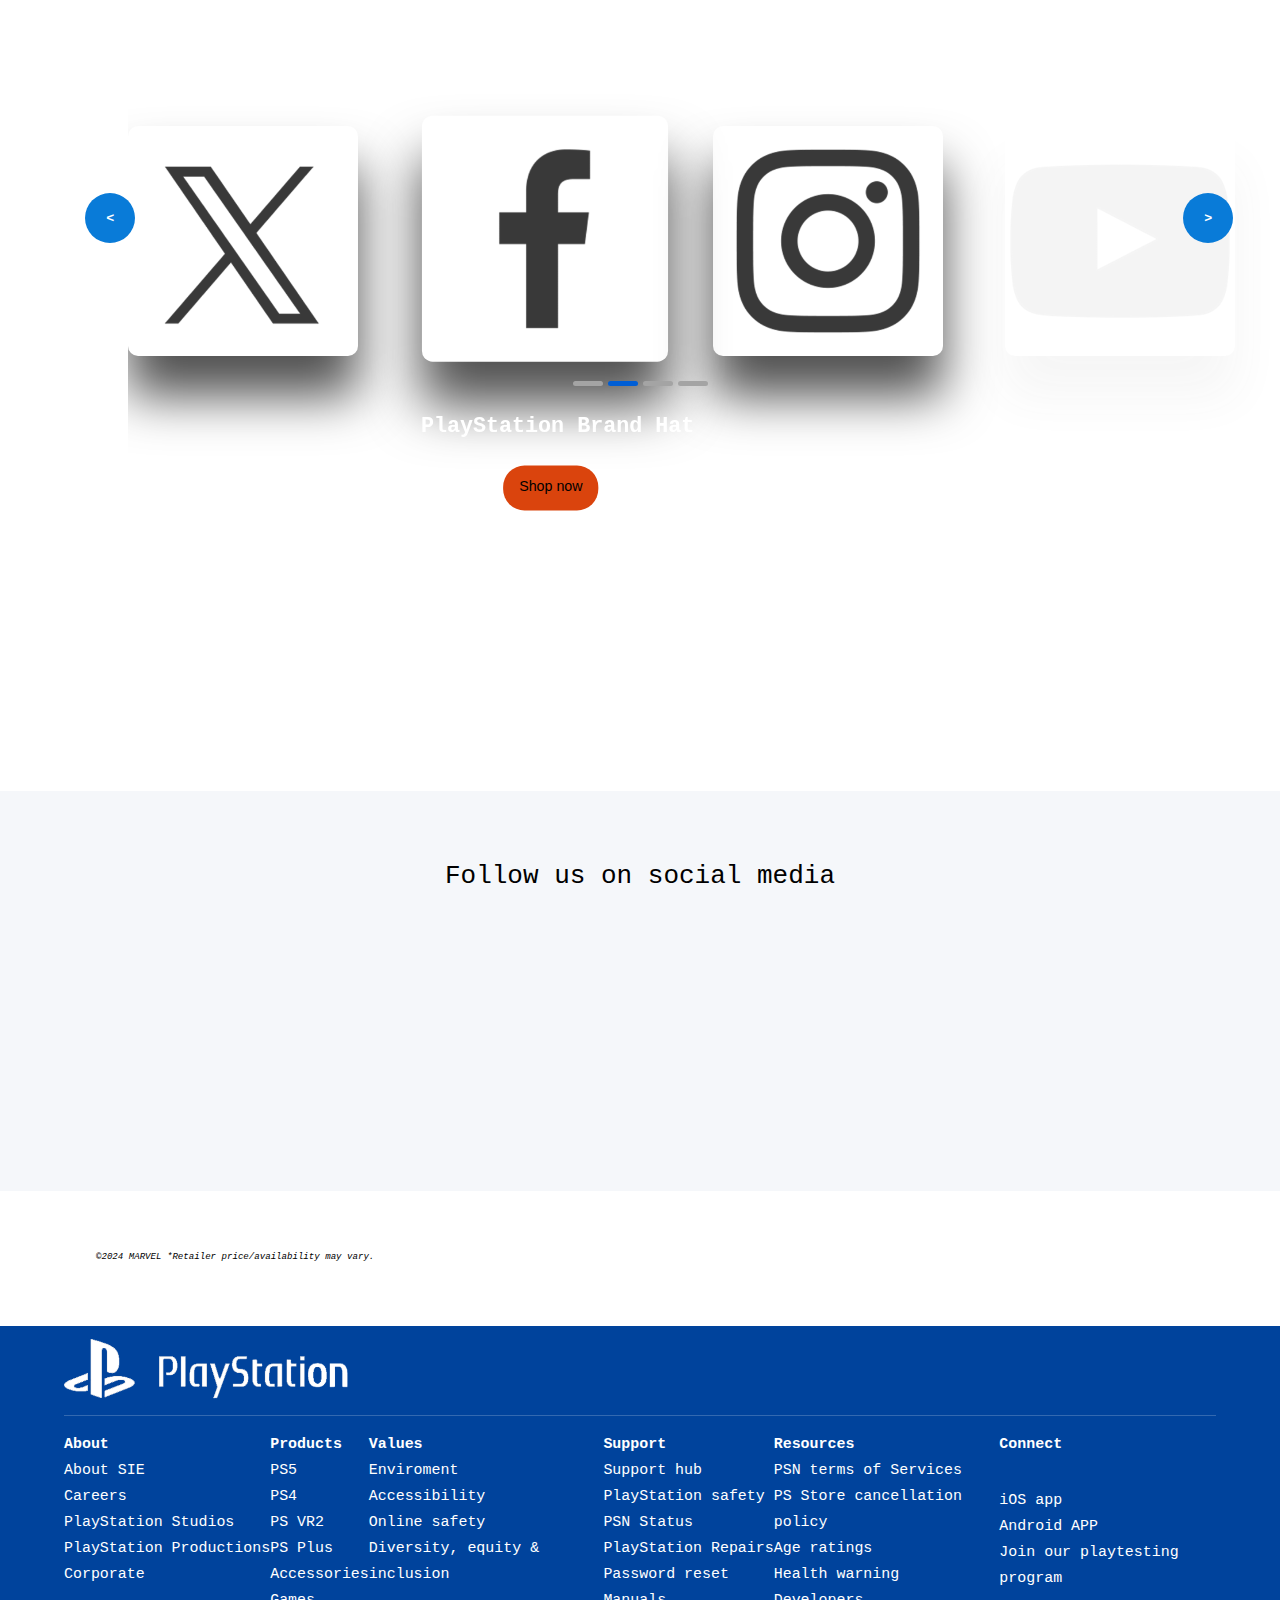
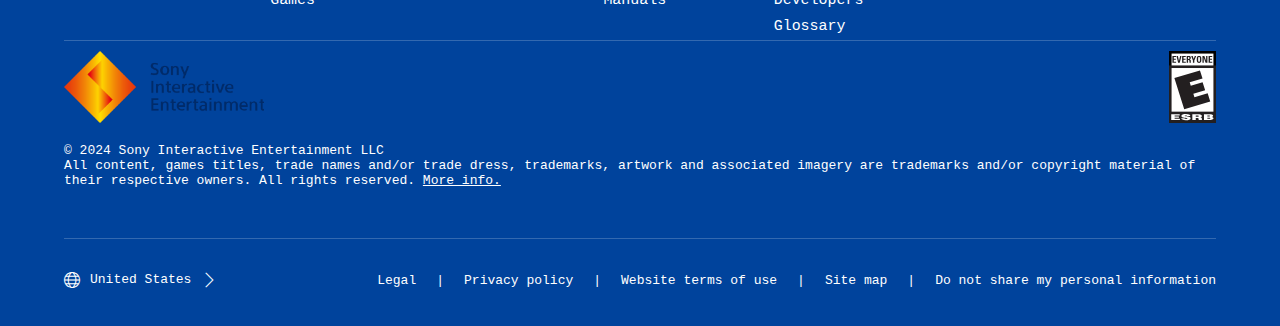
==== commit c0adfa66: "Update index.html" ====
--- a/index.html
+++ b/index.html
@@ -227,8 +227,7 @@
         </div>
         <div class="slider-control">
             <div class="buttons2">
-                <button id="prev2"><</button>
-                                
+                <button id="prev2"><</button>  
                 <button id="next2">></button>
             </div>   
             <ul class="dots-img row-9">
@@ -283,16 +282,66 @@
         </div>
     </div>
 
+    <div class="loop-slider">
+        <div class="background-img"></div>
+        
+        
+        <div class="background">
+            <div class="title">
+                <div> <img src="./assets/contact/icon.webp" alt=""></div>
+                <div>                 <h1>PlayStation official licensed apparel and merchandise</h1></div>
+                <div>                 <p class="des">Browse the PlayStation Gear store for official accessories, collectibles, clothing and more</p></div>
+            </div>
+            <!-- The pictures and desc -->
+            <div class="slider">
+                <div class="item"><img src="./assets/contact/1.webp" alt="">
+                    <h2>PlayStation Heritage Mug</h2>
+                    <button class="shop display-none" >Shop now</button>
+                </div>
+                <div class="item"><img src="./assets/contact/2.webp" alt="">
+                    <h2>PlayStation Brand Hat</h2>
+                    <button class="shop display-none">Shop now</button>
+                </div>
+                <div class="item"><img src="./assets/contact/3.webp" alt="">
+                    <h2>PlayStation Logo Tee</h2>
+                    <button class="shop display-none">Shop now</button>
+                </div>
+                <div class="item"><img src="./assets/contact/4.webp" alt="">
+                    <h2>PlayStation Heritage Zip Up Hoodie</h2>
+                    <button class="shop display-none">Shop now</button>
+                </div>
+                
+            </div>
+            <div class="dots">
+                <ul class="dots-container">
+                    <li ></li>
+                    <li class="active3"></li>
+                    <li></li>
+                    <li></li>
+                </ul>
+            </div>
+            <!-- The dots below the picture -->
+            <!-- Button to move left and right -->
+            <div class="buttons3">
+                <button id="prev3"><</button>
+                <button id="next3">></button>
+            </div>
+        </div>
+    </div>
+
+
+
+
     <div class="contact">
         <div class="contact-title">
             <h1>Follow us on social media</h1>
         </div>
         
         <div class="contact-icon">
-            <div class="item" style="background-image: url(./assets/contact/1.webp);"></div>
-            <div class="item" style="background-image: url(./assets/contact/2.webp);"></div>
-            <div class="item" style="background-image: url(./assets/contact/3.webp);"></div>
-            <div class="item" style="background-image: url(./assets/contact/4.webp);"></div>
+            <div class="item" style="background-image: url(./assets/contact/i.webp);"></div>
+            <div class="item" style="background-image: url(./assets/contact/ii.webp);"></div>
+            <div class="item" style="background-image: url(./assets/contact/iii.webp);"></div>
+            <div class="item" style="background-image: url(./assets/contact/iv.webp);"></div>
         </div>
 
     </div>
@@ -363,10 +412,10 @@
                 <ul>
                     <li>Connect</li>
                     <li class="all-icon">
-                        <div class="icon"><img src="./assets/contact/1.webp" alt=""></div>
-                        <div class="icon"><img src="./assets/contact/2.webp" alt=""></div>
-                        <div class="icon"><img src="./assets/contact/3.webp" alt=""></div>
-                        <div class="icon"><img src="./assets/contact/4.webp" alt=""></div>
+                        <div class="icon"><img src="./assets/contact/i.webp" alt=""></div>
+                        <div class="icon"><img src="./assets/contact/ii.webp" alt=""></div>
+                        <div class="icon"><img src="./assets/contact/iii.webp" alt=""></div>
+                        <div class="icon"><img src="./assets/contact/iv.webp" alt=""></div>
                     </li>
                     <li>iOS app</li>
                     <li>Android APP</li>
--- a/assets/style.css
+++ b/assets/style.css
@@ -7,6 +7,9 @@
     scroll-behavior: smooth;
     font-family: monospace;
     overflow-x: hidden;
+}
+.display-none {
+    display: none;
 }
 .col-5 {
     display: grid;
@@ -293,7 +296,7 @@
  
 
 }
-.slider2-contain .slider-control .buttons2 {
+.slider2-contain >.slider-control> .buttons2 {
     position: absolute;
     top: 20%;
     left: 5%;
@@ -313,7 +316,7 @@
     font-family: monospace;
     font-weight: bold;
     text-align: center;
-    z-index: 10;
+    z-index: 30;
     margin: 2px;
 }
 .slider2-contain .slider-control button:hover {
@@ -569,9 +572,9 @@
         height: 30px;
         width: 80%;
     }
-    .footer .item div.icon {
+    .footer .item div.icon img{
         
-
+        z-index: 10;
     }
     .footer .item .icon img {
        height: 30px;
@@ -645,5 +648,212 @@
         gap: 20px;
         
     }
+    
+
+    /* BEGIN LOOP SLIDER */
+        .loop-slider {
+            height: 1000px;
+            width: 100%;
+        }
+        .loop-slider .background-img{
+            height: 1000px;
+            width: 100%;
+            background-image: url(./contact/5.jpg);
+            background-position: center center;
+            background-size: cover;
+            filter: blur(5px);
+            position: absolute;
+            opacity: 50%;
+        }
+
+        .loop-slider .background {
+            /* position: absolute; */
+            height: 1000px;
+            position: relative;
+        }
+
+        /* BEGIN: TITLE */
+            .loop-slider .title {
+            height: 200px;
+            z-index: 2;
+            margin-top: 30px; 
+            width: 80%;
+            position: relative;
+            left: 50%;
+            transform: translate(-50%,0);
+            }
+
+            .loop-slider .title div{
+                margin-top: 20px;
+                max-width: 650px;
+            }
+            
+            .loop-slider .title h1 {
+                
+                font-size: 3rem;
+            }
+            .loop-slider .title p {
+                font-size: 1.1rem;
+                color: #777;
+            }
+            .loop-slider .title img {
+                height: 50px;
+                position: relative;
+            }
+        /* END: TITLE */
+    
+
+        /* BEGIN SLIDER */
+            .loop-slider .slider {
+                position: relative;
+                top: 35%;
+                left: 50%;
+                transform:  translate(-50%,-50%);
+                display: flex;
+                width: 90%;
+                justify-content: space-between;
+                gap: 17px;
+                height: 550px;
+                align-items: center;
+            }
+
+            .loop-slider .slider div {
+                width: 500px;
+                height: 230px;
+                
+            }
+
+            .loop-slider .slider div> h2 {
+                display: none;
+            }
+
+
+            .loop-slider .slider img {
+                height: 100%;
+                z-index: 50;
+                box-shadow: 0 40px 50px #505050;
+                border-radius: 10px;
+                transition: ease 0.2s;
+            }
+            .loop-slider .slider img:hover {
+                transform: scale(1.02);
+                cursor: pointer;
+            }
+            
+
+            .loop-slider .slider div:nth-child(2)>*:not(img) {
+                display: block;
+                transform: scale(1.04);
+
+            }
+
+            .loop-slider .slider div:nth-child(2)>button {
+                position: relative;
+                left: 45%;
+                transform: translate(-50%,0);
+                border: none;
+                border-radius: 20px;
+                background-color: #da440d;
+                padding: 15px;
+                padding-top: 12px;
+                transition: ease-out 0.1s;
+                align-items: center;
+                margin-top: 30px;
+                z-index: 100;
+            }
+
+            .loop-slider .slider div:nth-child(2)>button:hover {
+                cursor: pointer;
+                outline: #b53d00 3px solid;
+                outline-offset: 3px;
+                background-color: #b53d00;
+               
+            }
+
+            .loop-slider .slider div:nth-child(2)>h2 {
+                margin-top: 35px;
+                text-align:center ; 
+                color: #fff;
+            }
+           
+            .loop-slider .slider div:nth-child(2)>* {
+                margin: 10px;
+                scale: 1.07;
+                transform: translateY(-5%);
+                transition: ease 0.3s;
+                
+            }
+            .loop-slider .slider div:nth-child(2) img:hover {
+                scale: 1.085;
+                transition:ease 0.2s;
+            }
+            .loop-slider .slider div:nth-child(4)>* {
+                opacity: 5%;
+            }
+
+
+        /* END SLIDER */
+        
+
+        /* BEGIN DOTS */
+            .slider div.dots {
+                /* background-color: #004599; */
+                position: absolute;
+                width: 90%;
+                height: 120px;
+            }
+
+            .dots .dots-container {
+                z-index: 10;
+                /* background-color: #1e1f24; */
+                display: flex;
+                justify-content: center;
+                gap: 5px;
+                width: 100%;
+                position: absolute;
+                
+                transform: translate(0,-60px);
+                list-style: none;
+                
+            }
+            .dots .dots-container li {
+                height: 5px;
+                width: 30px;
+                background-color: #a4a4a4;
+                border-radius: 30px;
+            }
+            .dots > .dots-container > li.active3 {
+                background-color: #005ed5;
+            }
+
+        /* END DOTS */
+        /* BEGIN BUTTONS */
+        .loop-slider >.background > .buttons3 {
+            position: absolute;
+           top: 50%;
+           width: 90%;
+           display: flex;
+           justify-content: space-between;
+           left: 6.5%;
+        }
+        .background .buttons3 > button {
+            width: 50px;
+            height: 50px;
+            border-radius: 50%;
+            background-color: #097bd8;
+            color: #fff;
+            border: none;
+            font-family: monospace;
+            font-weight: bold;
+            text-align: center;
+            z-index: 30;
+            margin: 2px;
+        }
+
+        .background .buttons3 > button:hover {
+            cursor: pointer;
+            background-color: #0064b7;
+        }
+        /* END BUTTONS */
    
-    +    
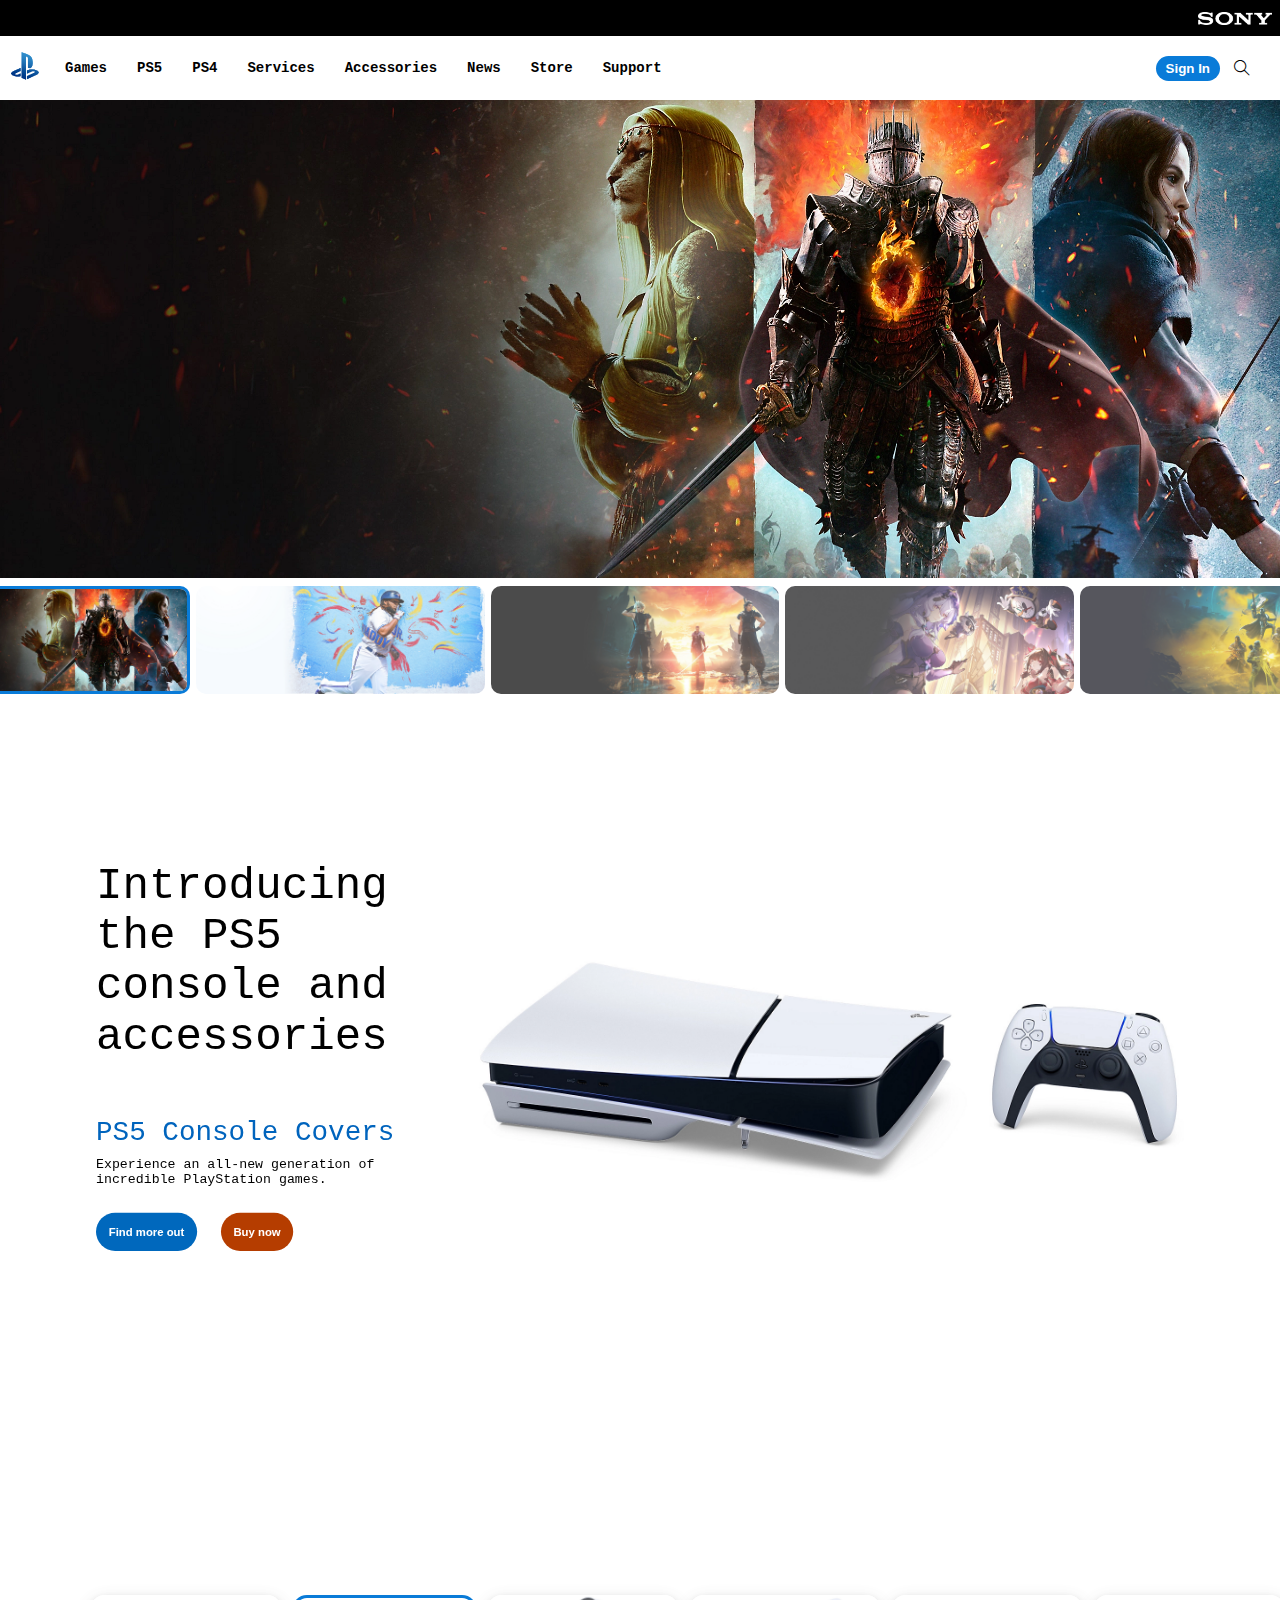
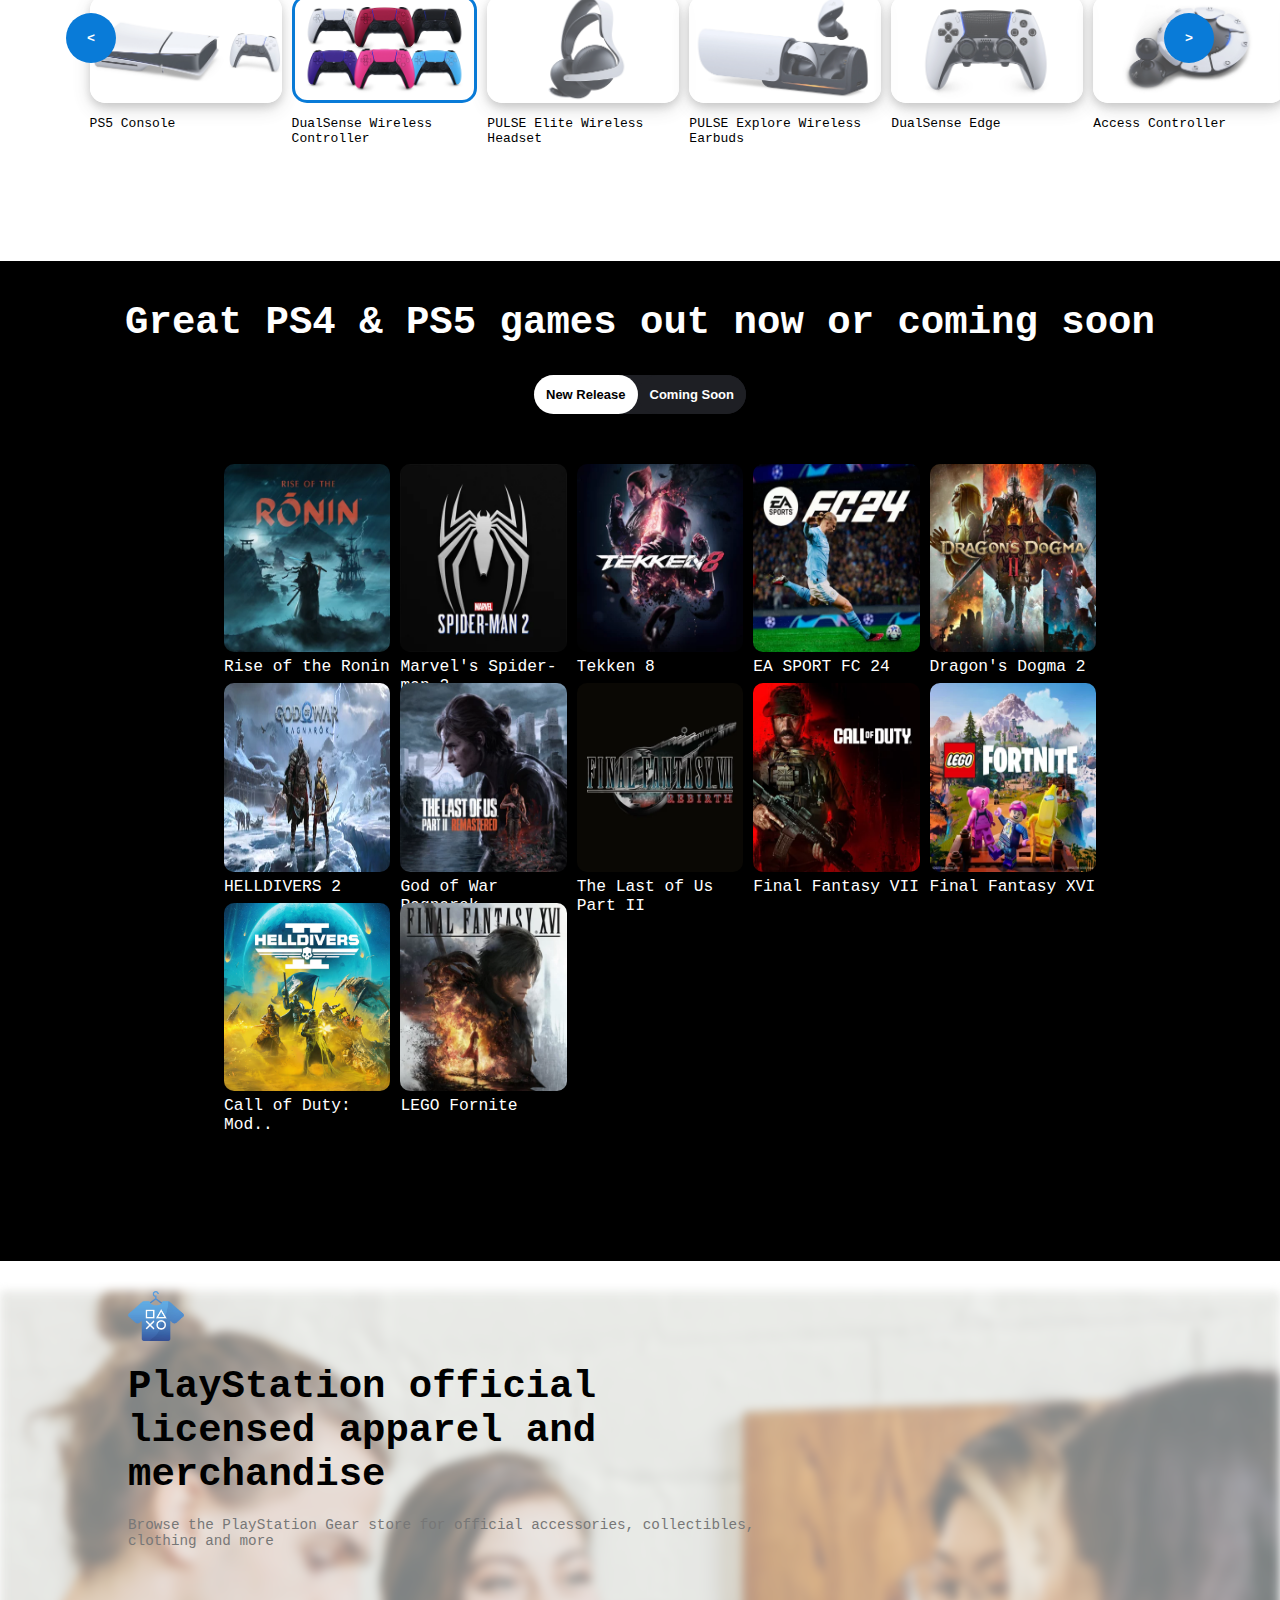
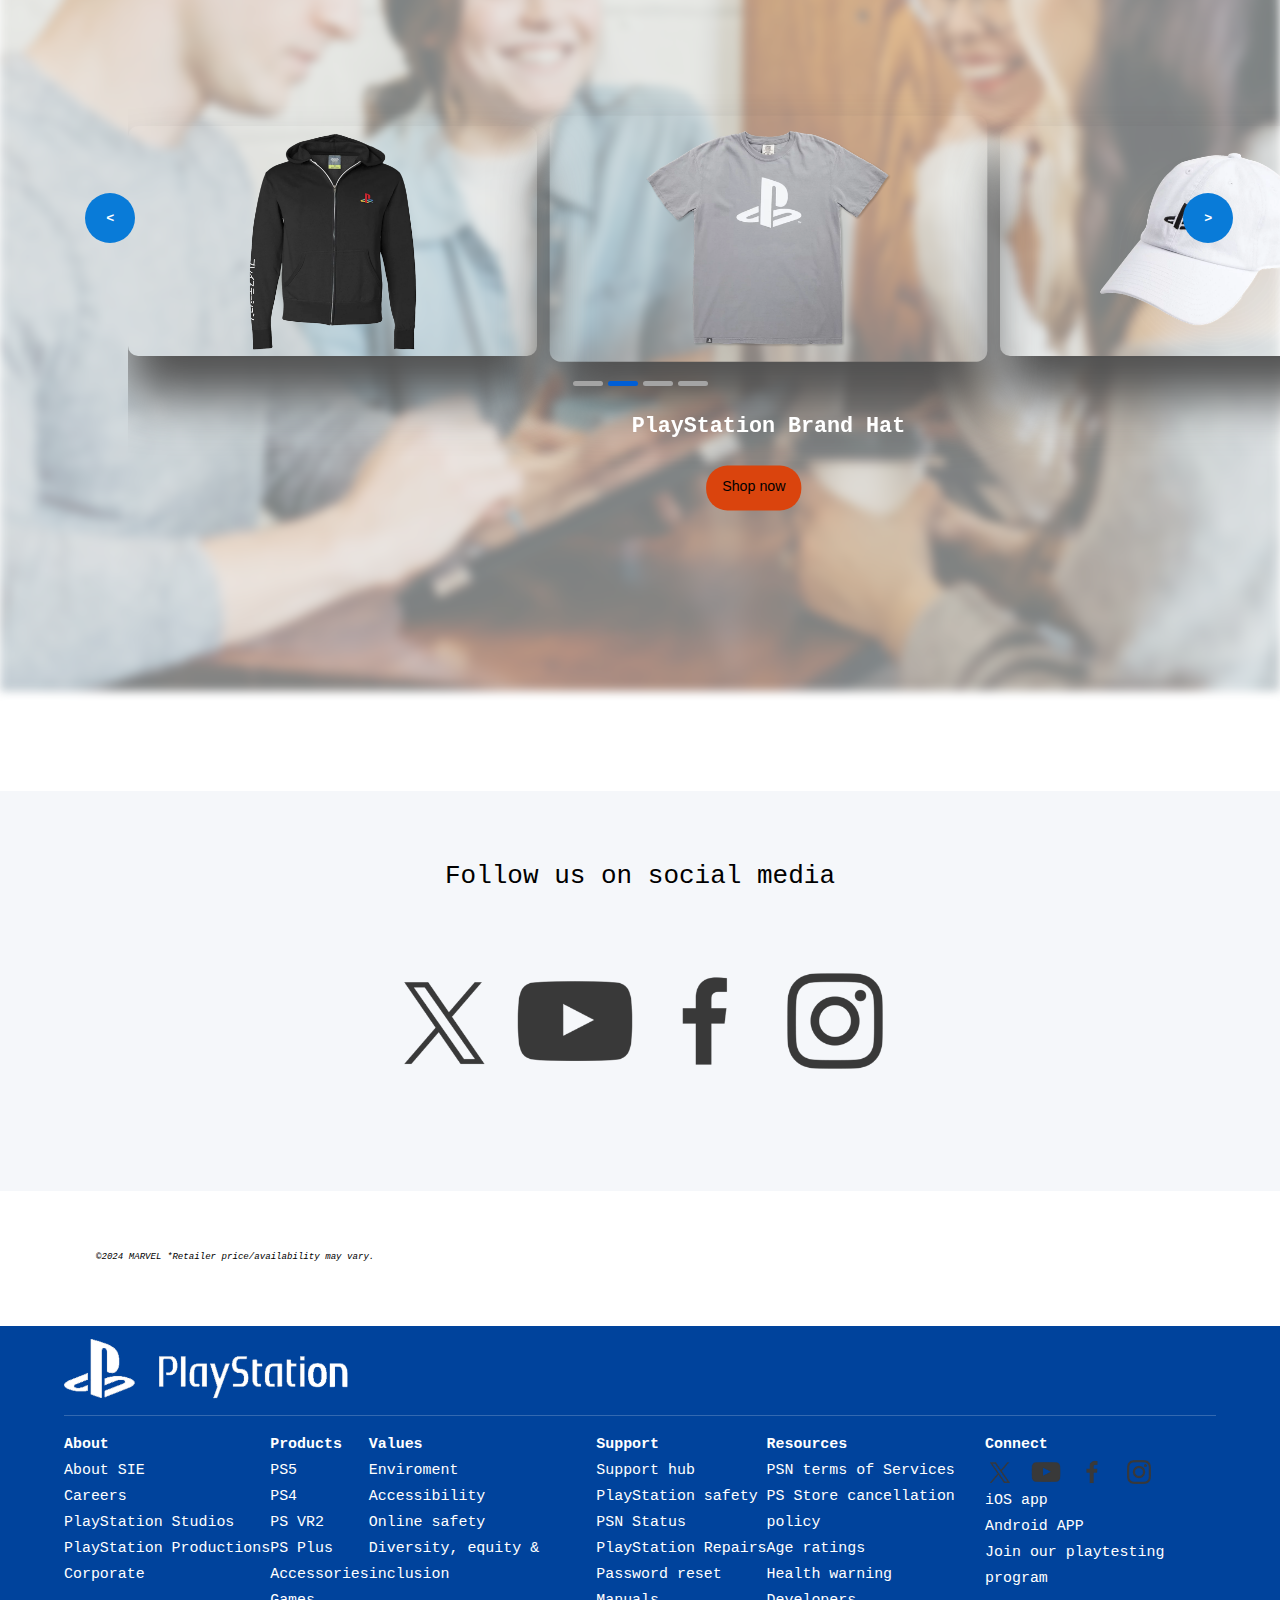
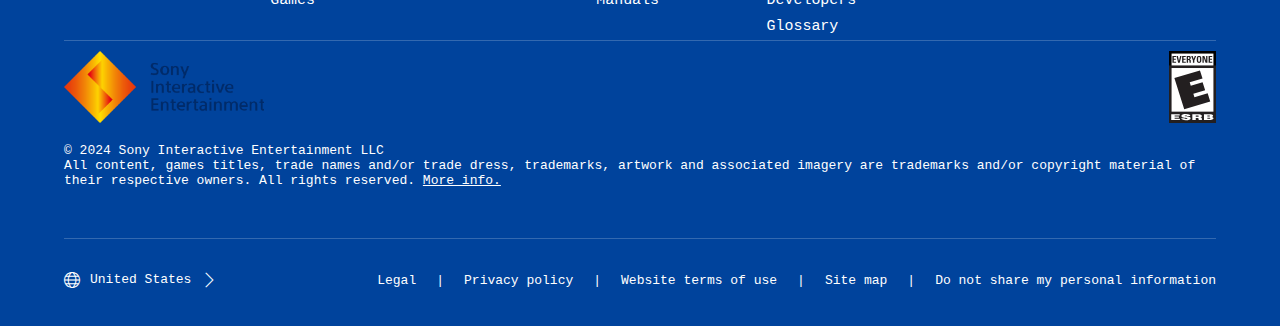
==== commit b07663e1: "loop slider" ====
--- a/index.html
+++ b/index.html
@@ -457,4 +457,4 @@
     </div>
     <script src="./assets/script.js"></script>
 </body>
-</html>
+</html>--- a/assets/style.css
+++ b/assets/style.css
@@ -856,4 +856,4 @@
         }
         /* END BUTTONS */
    
-    
+    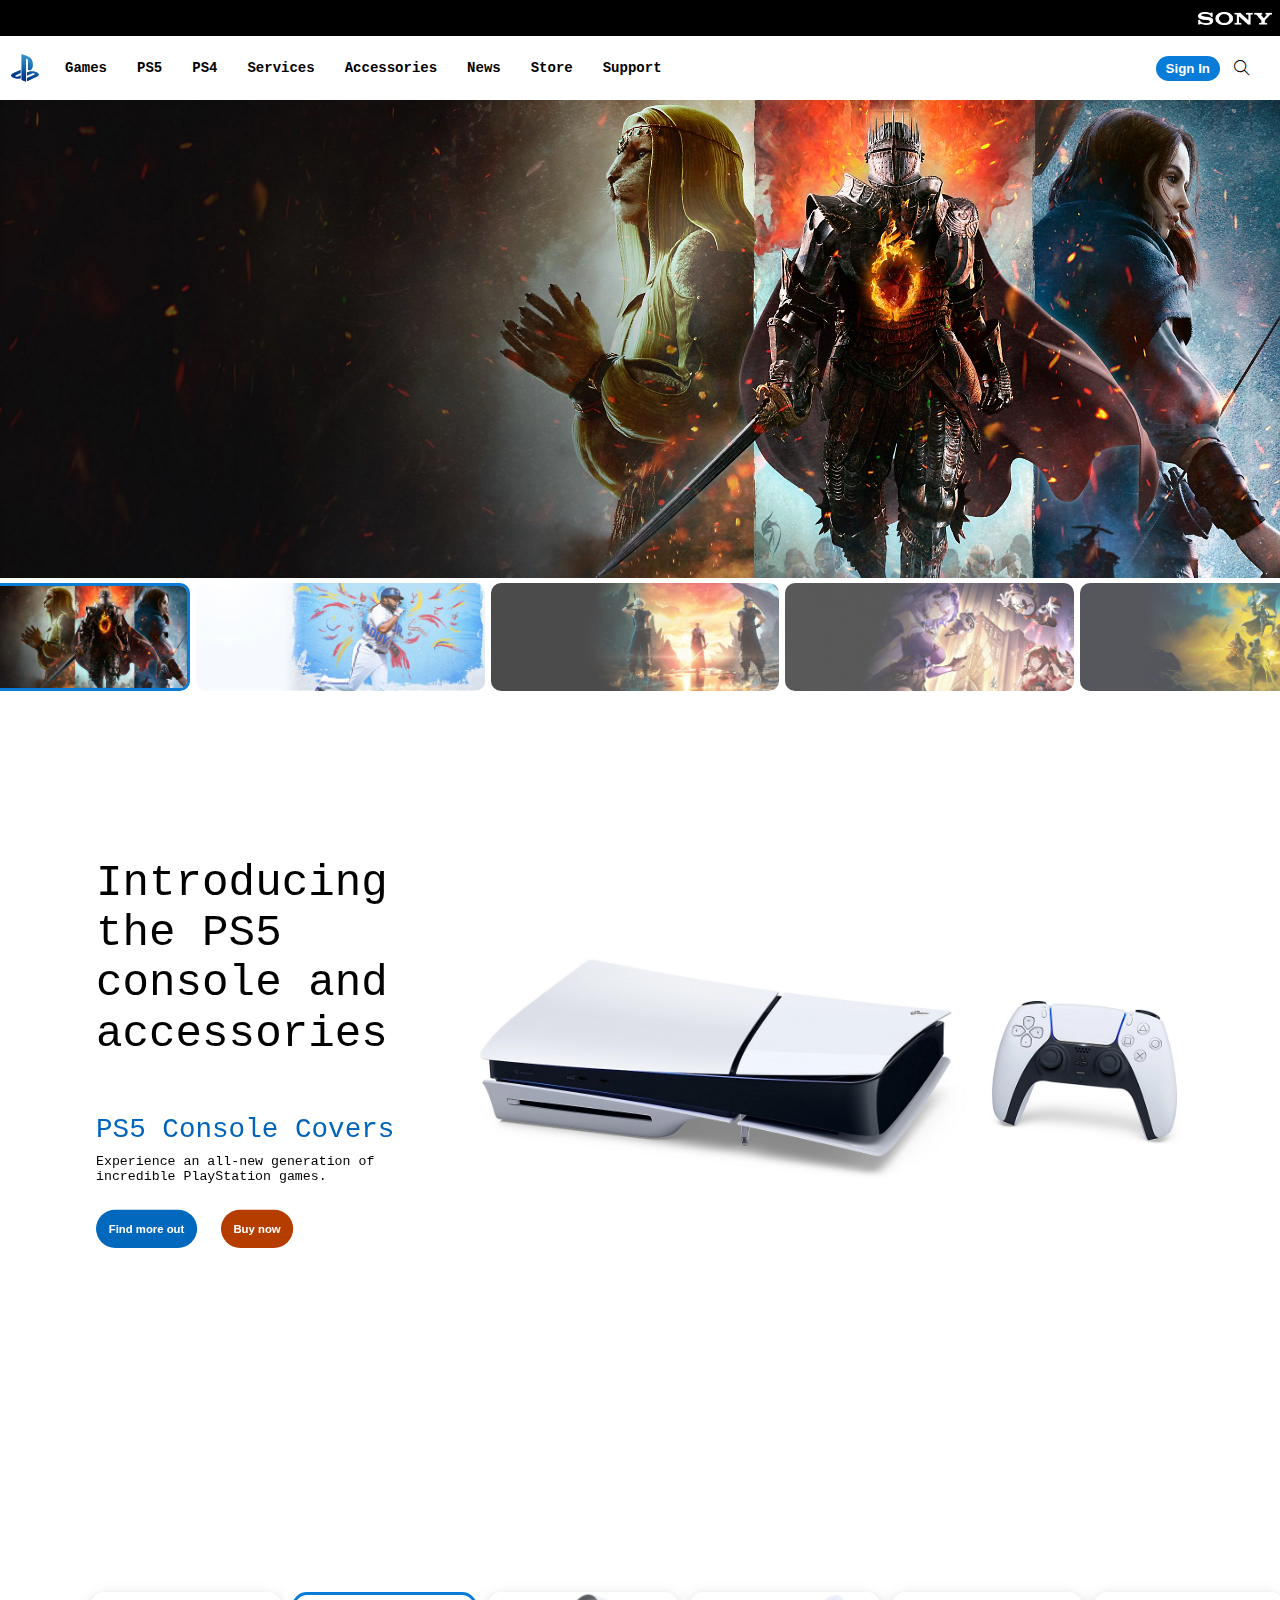
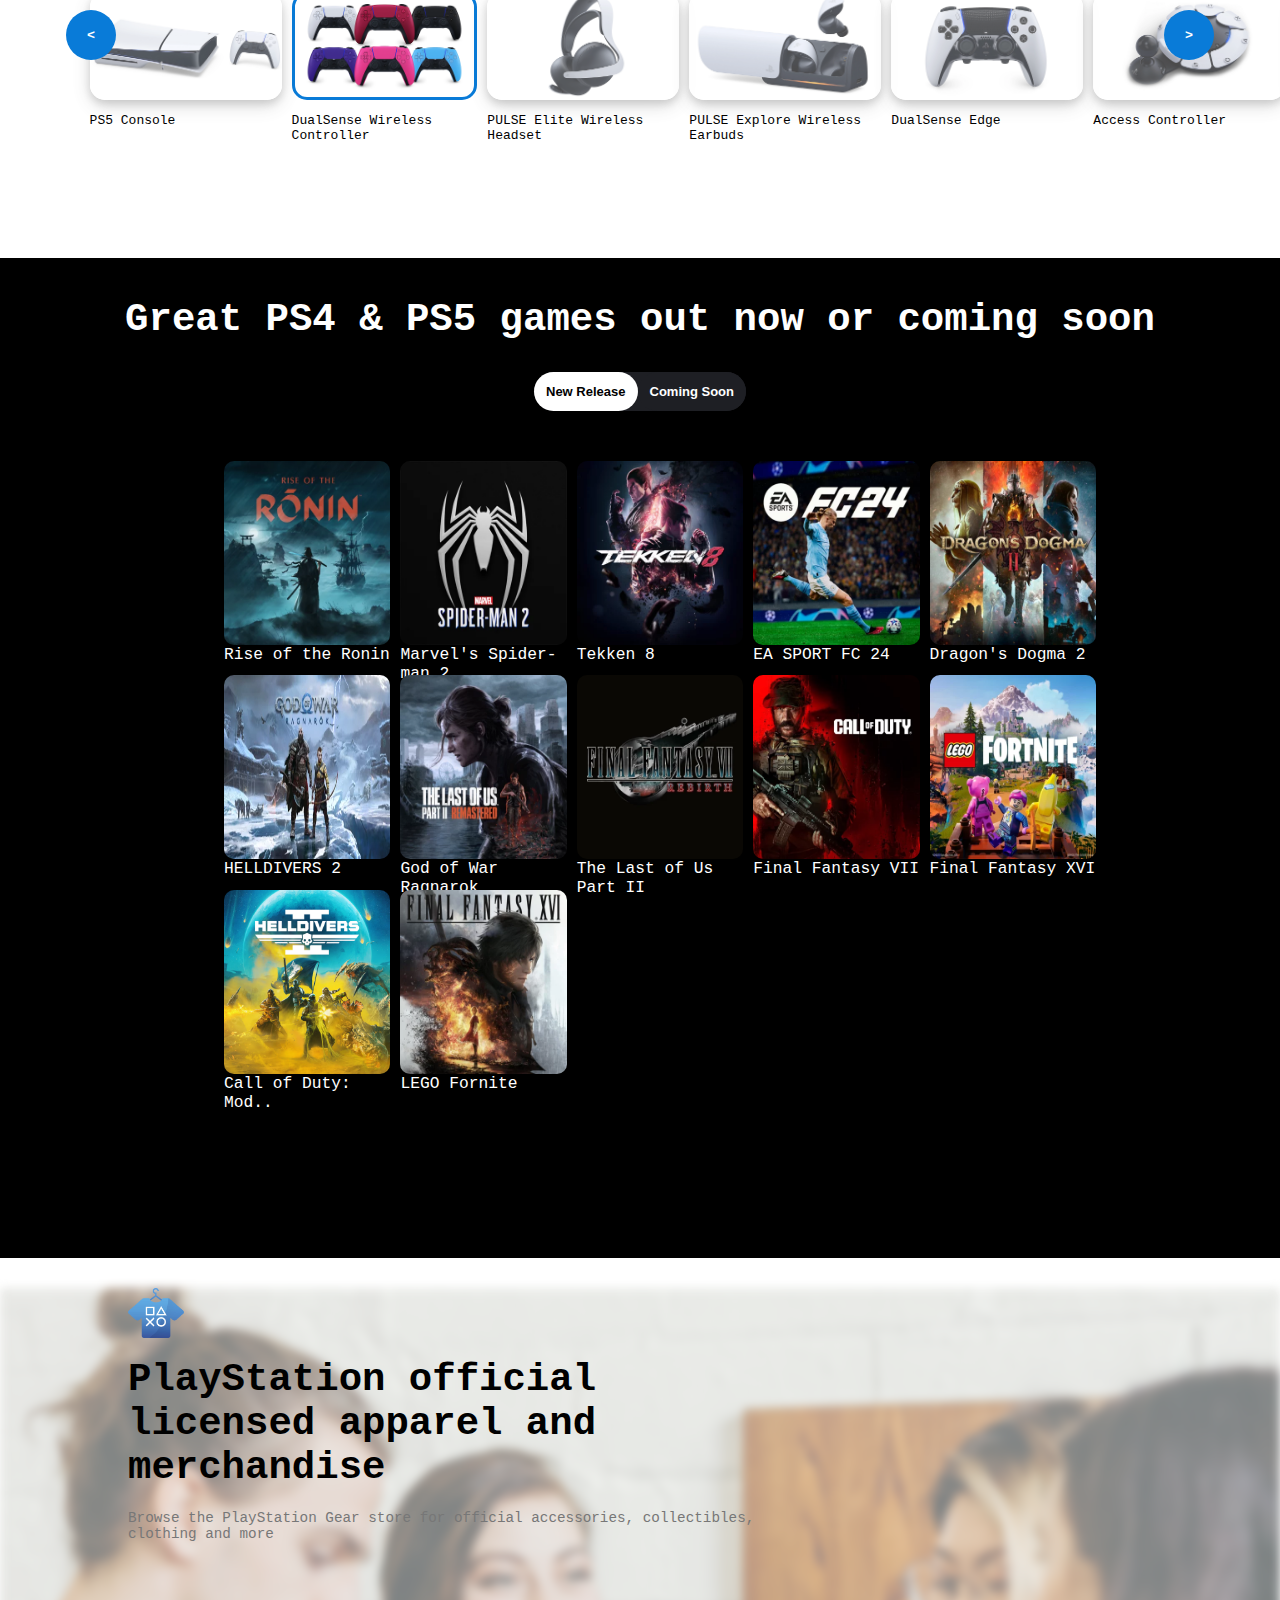
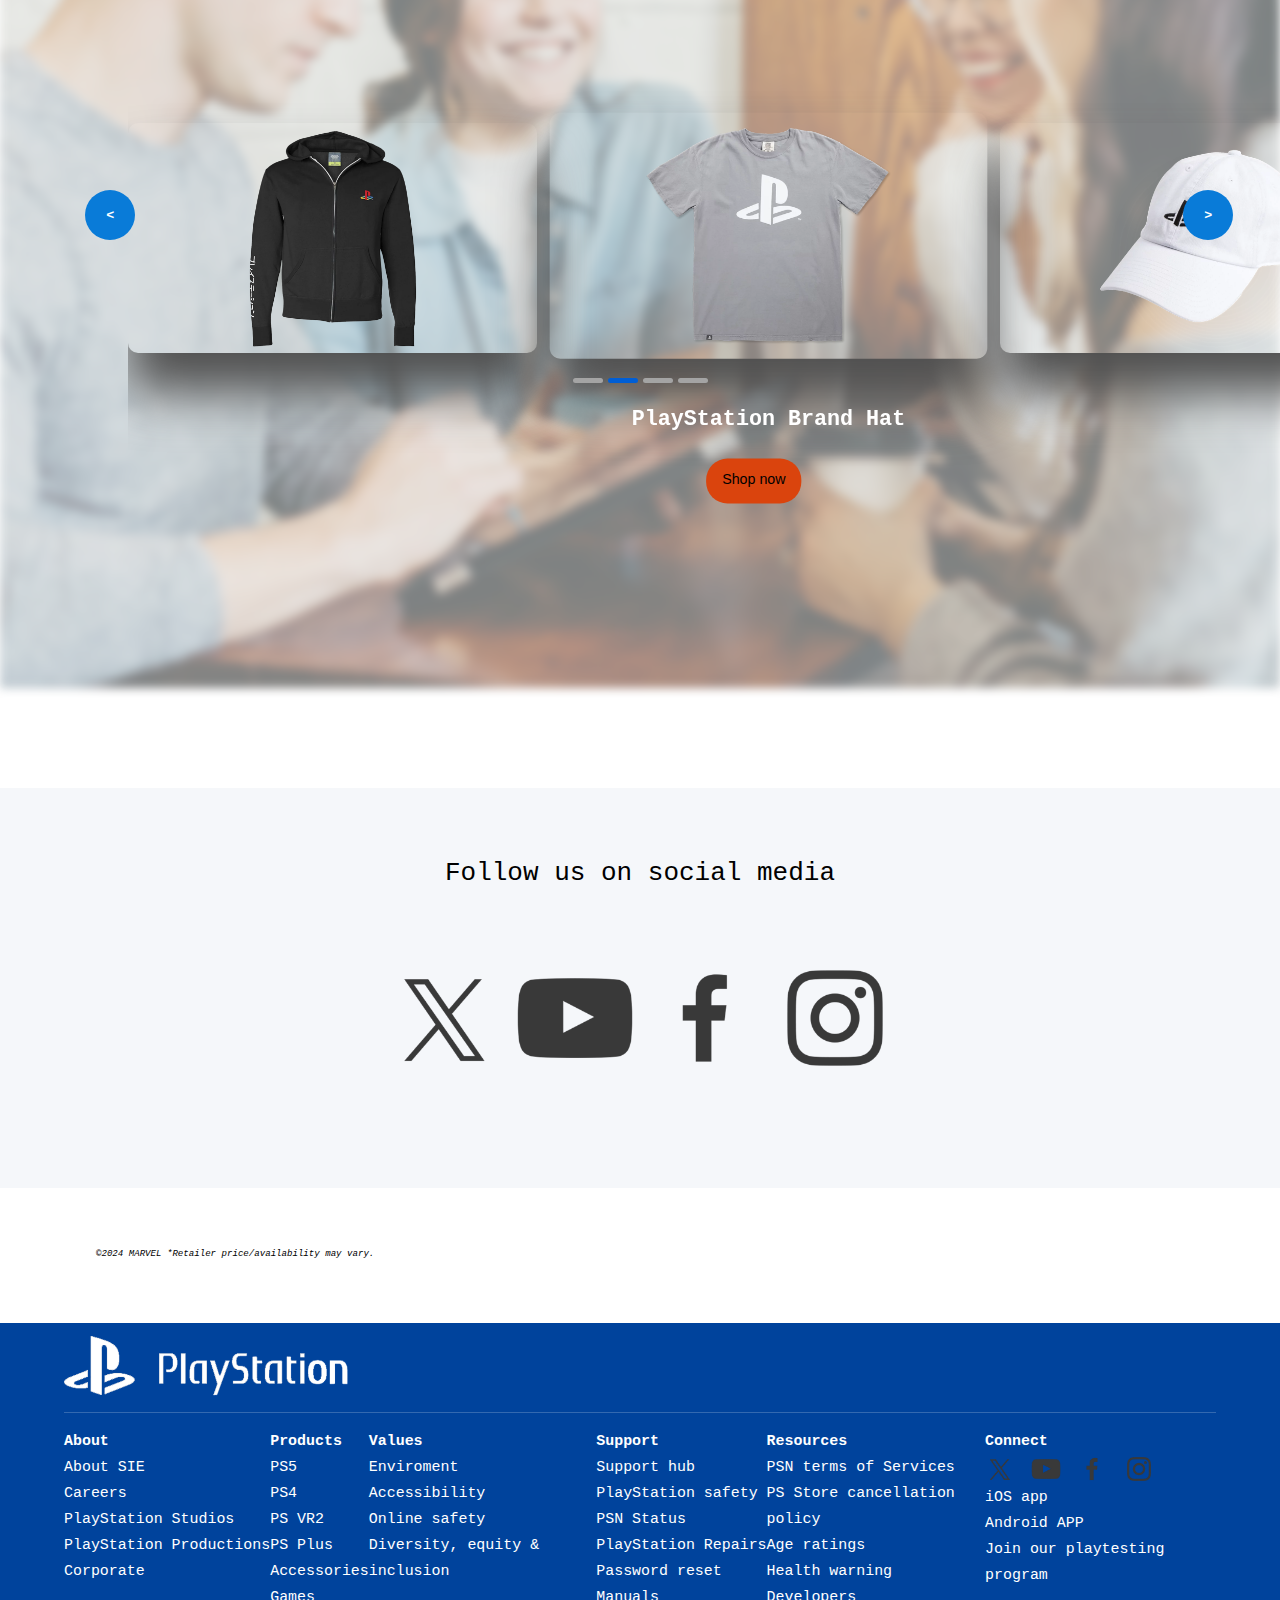
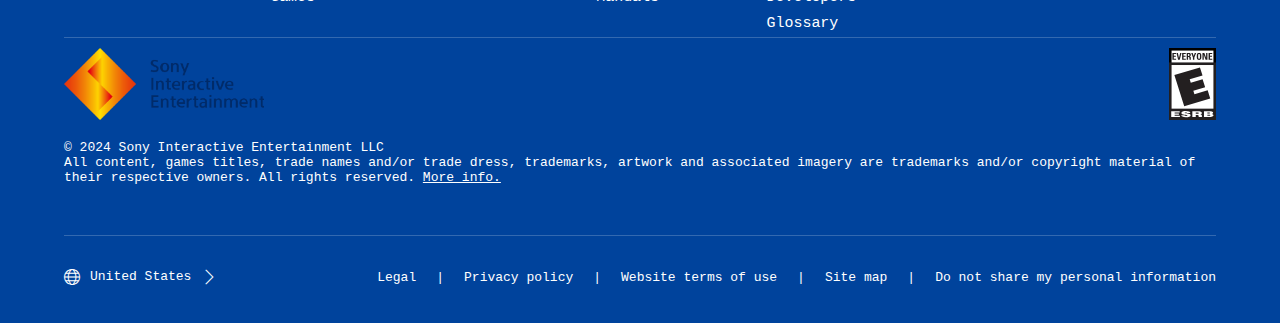
==== commit 45a30855: "forget html" ====
--- a/index.html
+++ b/index.html
@@ -1,4 +1,5 @@
-<!DOCTYPE html>
+<!DOCTYPE html lang = "en">
+<html lang="en">
 <head>
     <meta charset="UTF-8" />
         <link rel="icon" type="image/svg+xml" href="/vite.svg" />
@@ -457,4 +458,4 @@
     </div>
     <script src="./assets/script.js"></script>
 </body>
-</html>+</html>
--- a/assets/style.css
+++ b/assets/style.css
@@ -236,10 +236,7 @@
     /* display: flex; */
     width: 100%;
  }
- .slider .slider-content .item-text {
-    
-    
- }
+
 .slider2 .slider-content h1 {
     font-size: 4rem;
     font-weight: 200;
@@ -856,4 +853,4 @@
         }
         /* END BUTTONS */
    
-    +    
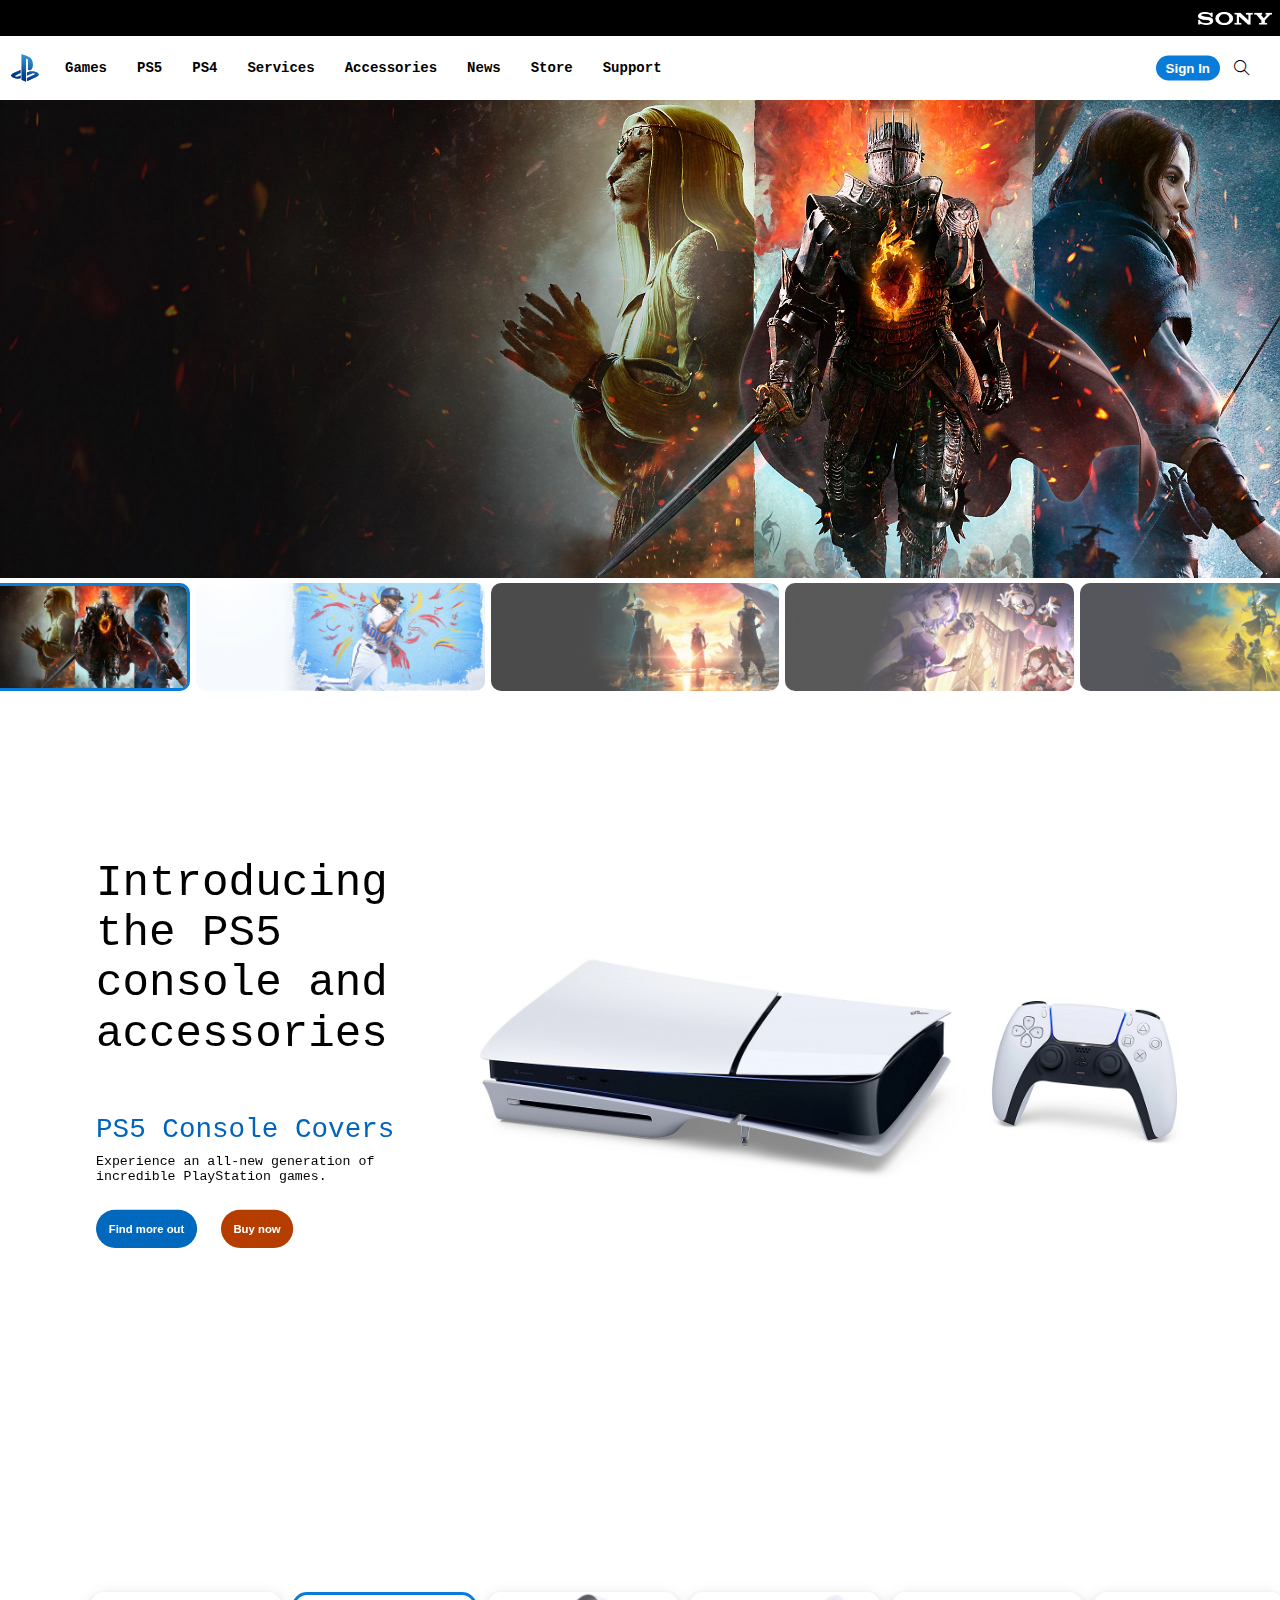
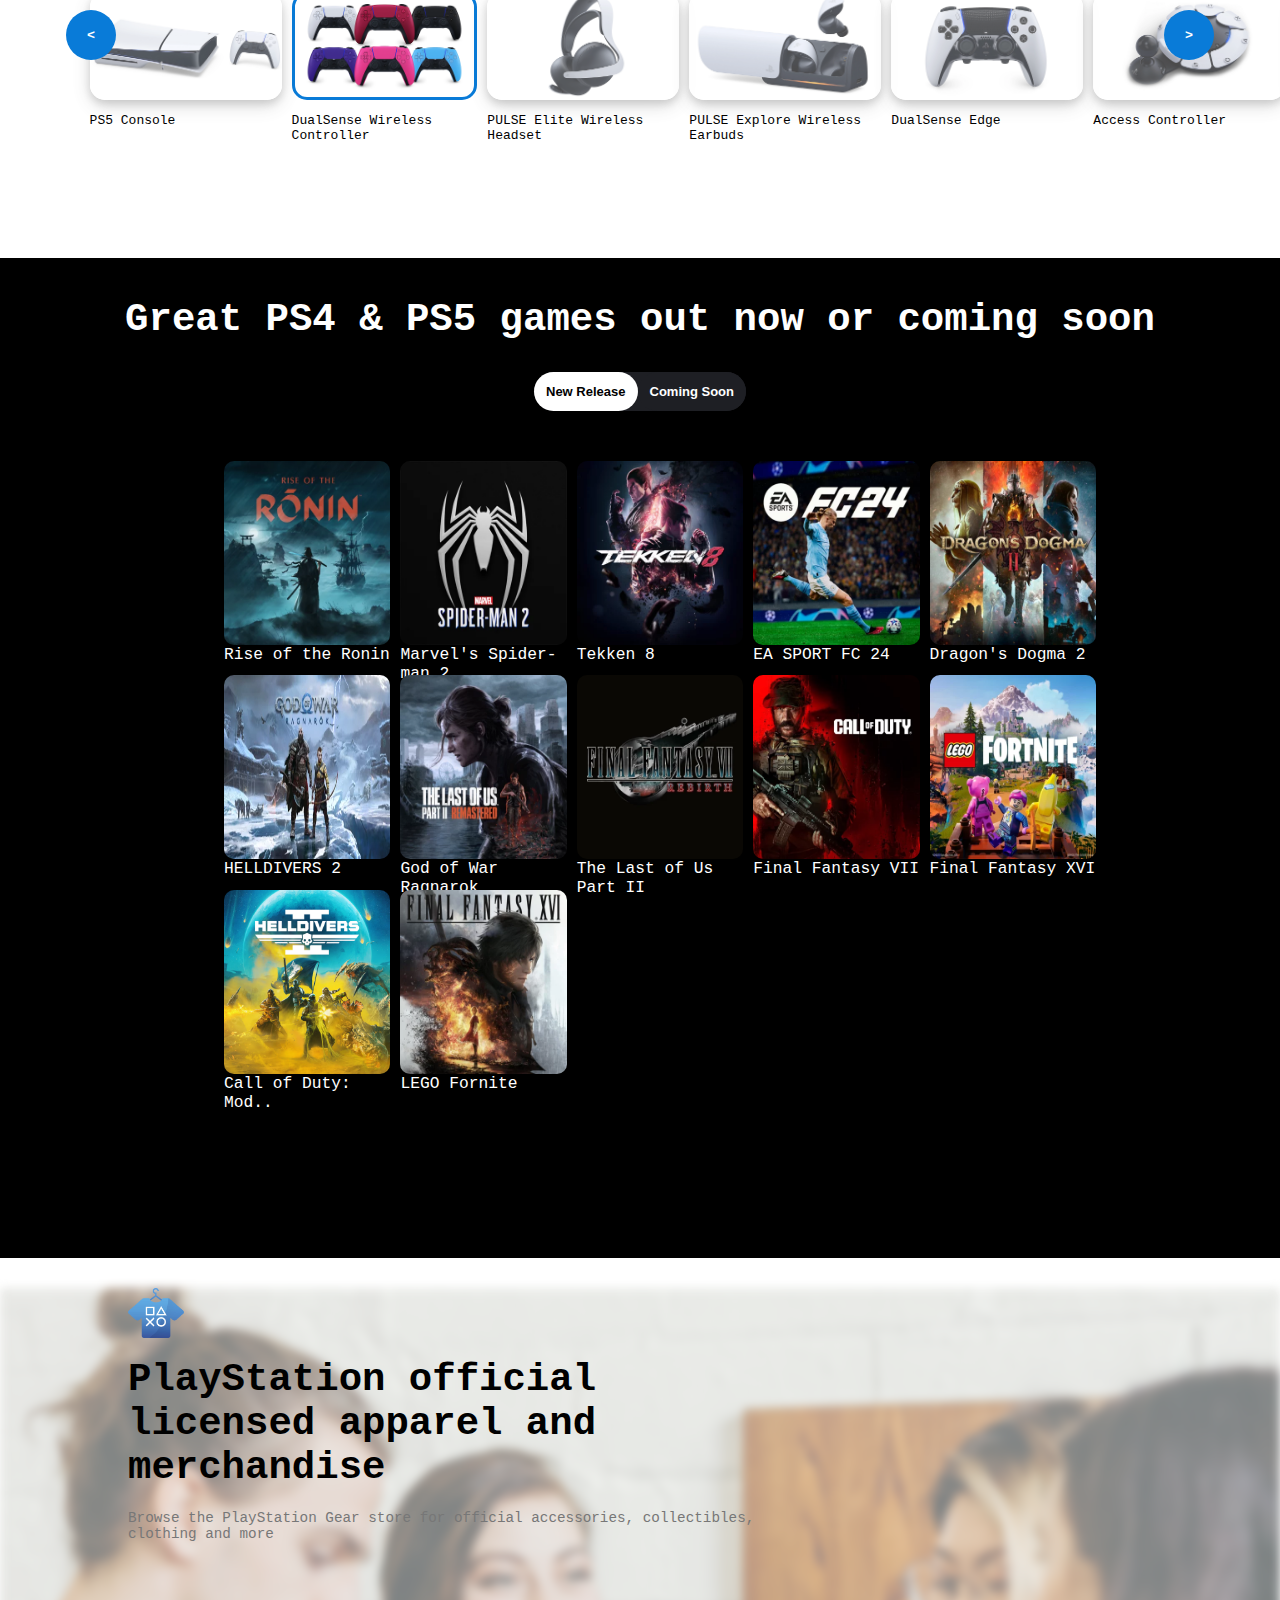
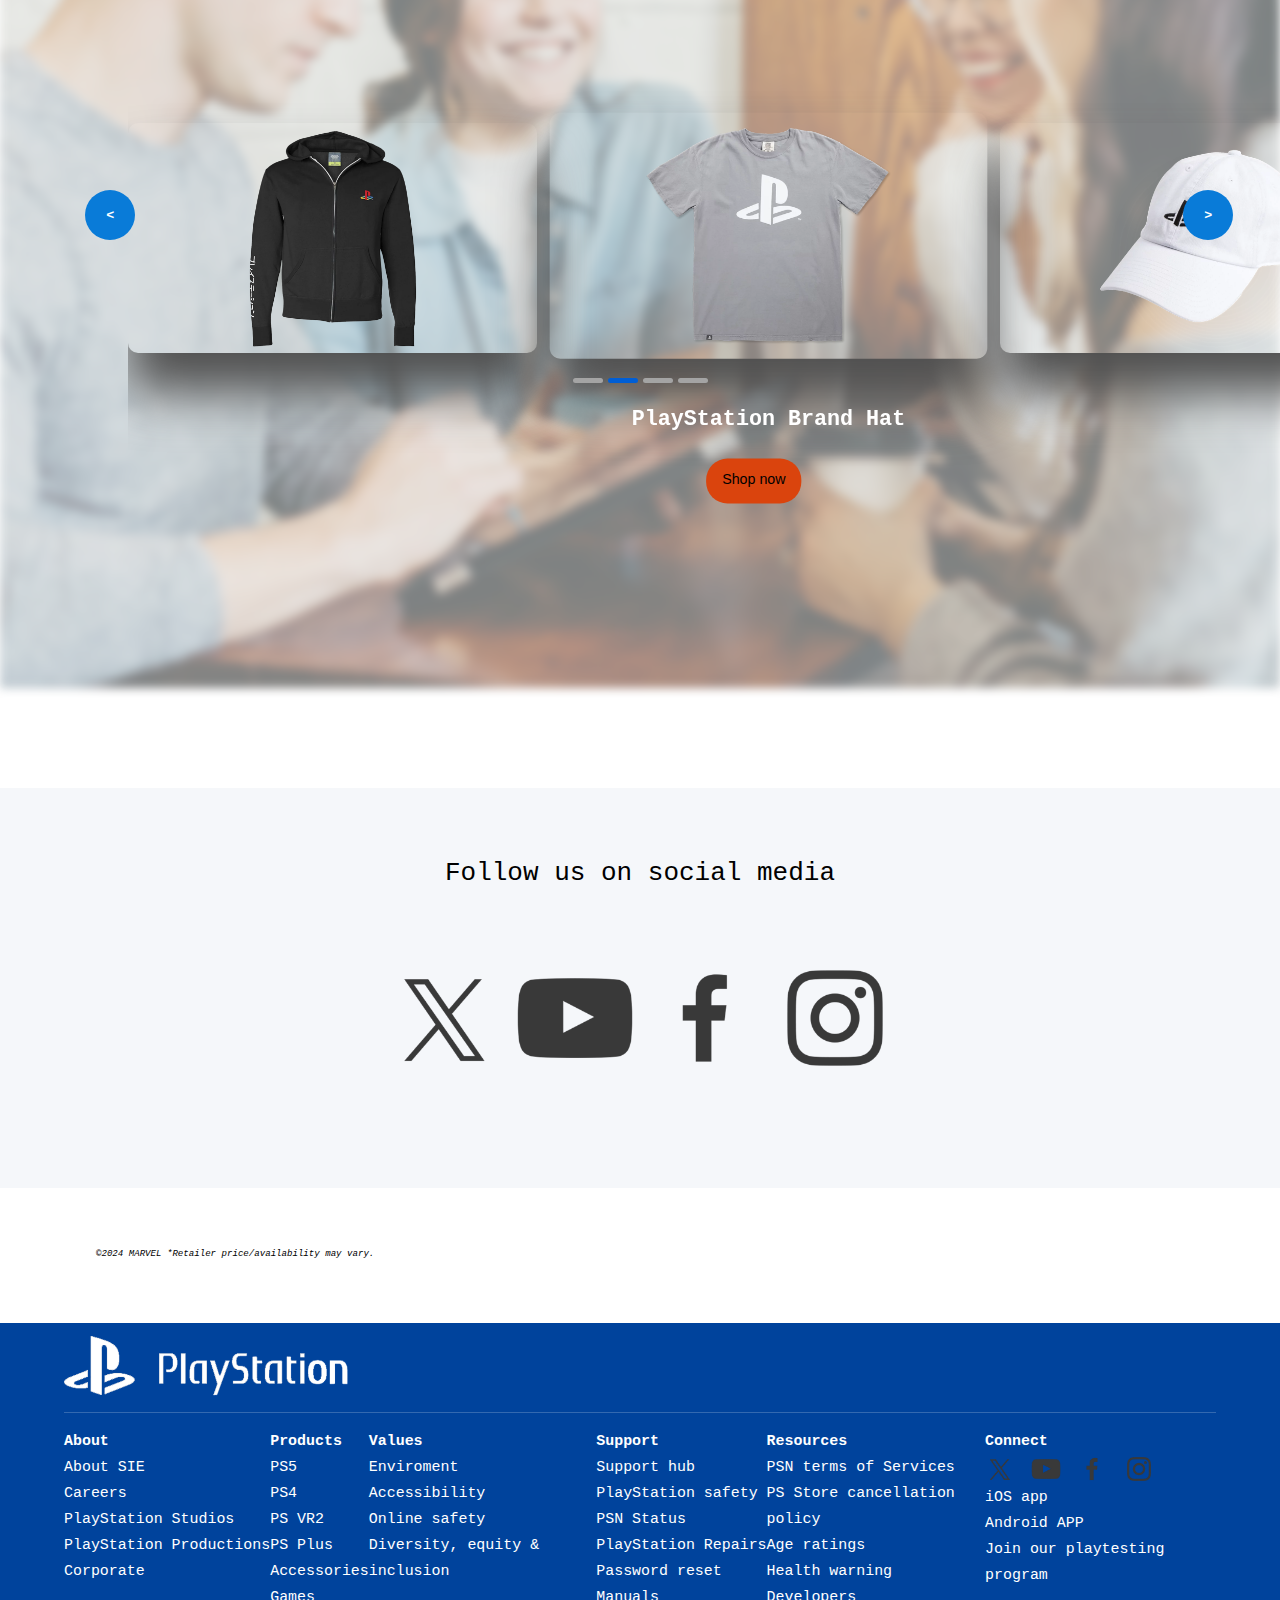
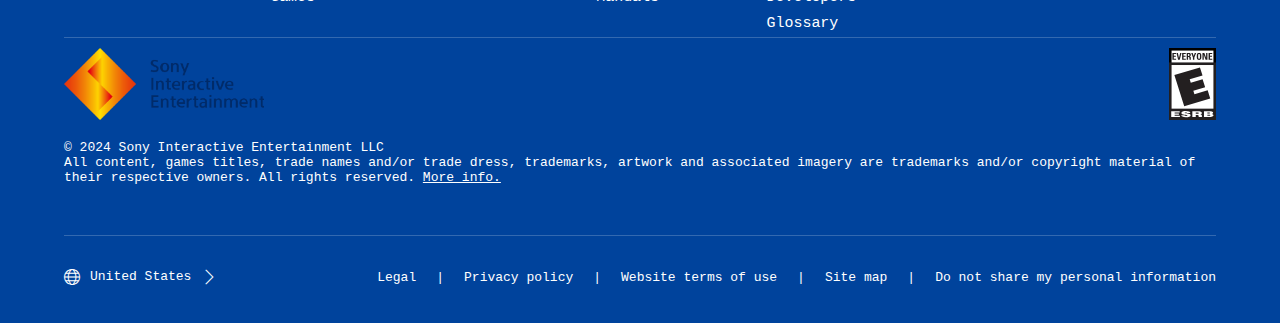
==== commit 77bb8fa0: "link to another website" ====
--- a/index.html
+++ b/index.html
@@ -1,13 +1,12 @@
 <!DOCTYPE html lang = "en">
 <html lang="en">
 <head>
-    <meta charset="UTF-8" />
-        <link rel="icon" type="image/svg+xml" href="/vite.svg" />
-        <link rel="style.css" 
-        <meta name="viewport" content="width=device-width, initial-scale=1.0" />
+        <meta charset="UTF-8" />
+        <link rel="stylesheet" href="./assets/style.css">
+        <meta name="viewport" content="width=device-width, initial-scale=1.0">
         <link rel="stylesheet" href="./assets/style.css">
         <link rel="stylesheet" href="./assets/themify-icons/themify-icons.css">
-
+        <link type="image/png" sizes="16x16" rel="icon" href="./assets/contact/icons8-playstation-16.png">
         <title>PlayStation</title>
 </head>
 <body>
@@ -27,7 +26,7 @@
                 <li><a href="#" class="sub-nav">Store</a></li>
                 <li><a href="#" class="sub-nav">Support</a></li>
             </ul>
-            <button class="btn-sign">Sign In</button>
+            <a href="./test-main/loginPage.html"><button class="btn-sign">Sign In</button></a>
             <div class="ti-search"></div>
         </nav>
     </header>
--- a/assets/style.css
+++ b/assets/style.css
@@ -54,10 +54,13 @@
 
 /* BEGIN NAVIGATION */
 header {
-    position: relative;
+    position: sticky;
+    top: 0;
     height: 64px;
+    width: 100%;
+    z-index: 200;
     background-color: white;
-    /* z-index: 100; */
+
 }
 header nav {
     position: relative;
@@ -87,6 +90,8 @@
 }
 header nav  button{
     position: absolute;
+    top: 50%;
+    transform: translate(0,-50%);
     right: 60px;
     border: none;
     background-color: #097bd8;
--- a/assets/style.css
+++ b/assets/style.css
@@ -54,10 +54,13 @@
 
 /* BEGIN NAVIGATION */
 header {
-    position: relative;
+    position: sticky;
+    top: 0;
     height: 64px;
+    width: 100%;
+    z-index: 200;
     background-color: white;
-    /* z-index: 100; */
+
 }
 header nav {
     position: relative;
@@ -87,6 +90,8 @@
 }
 header nav  button{
     position: absolute;
+    top: 50%;
+    transform: translate(0,-50%);
     right: 60px;
     border: none;
     background-color: #097bd8;
